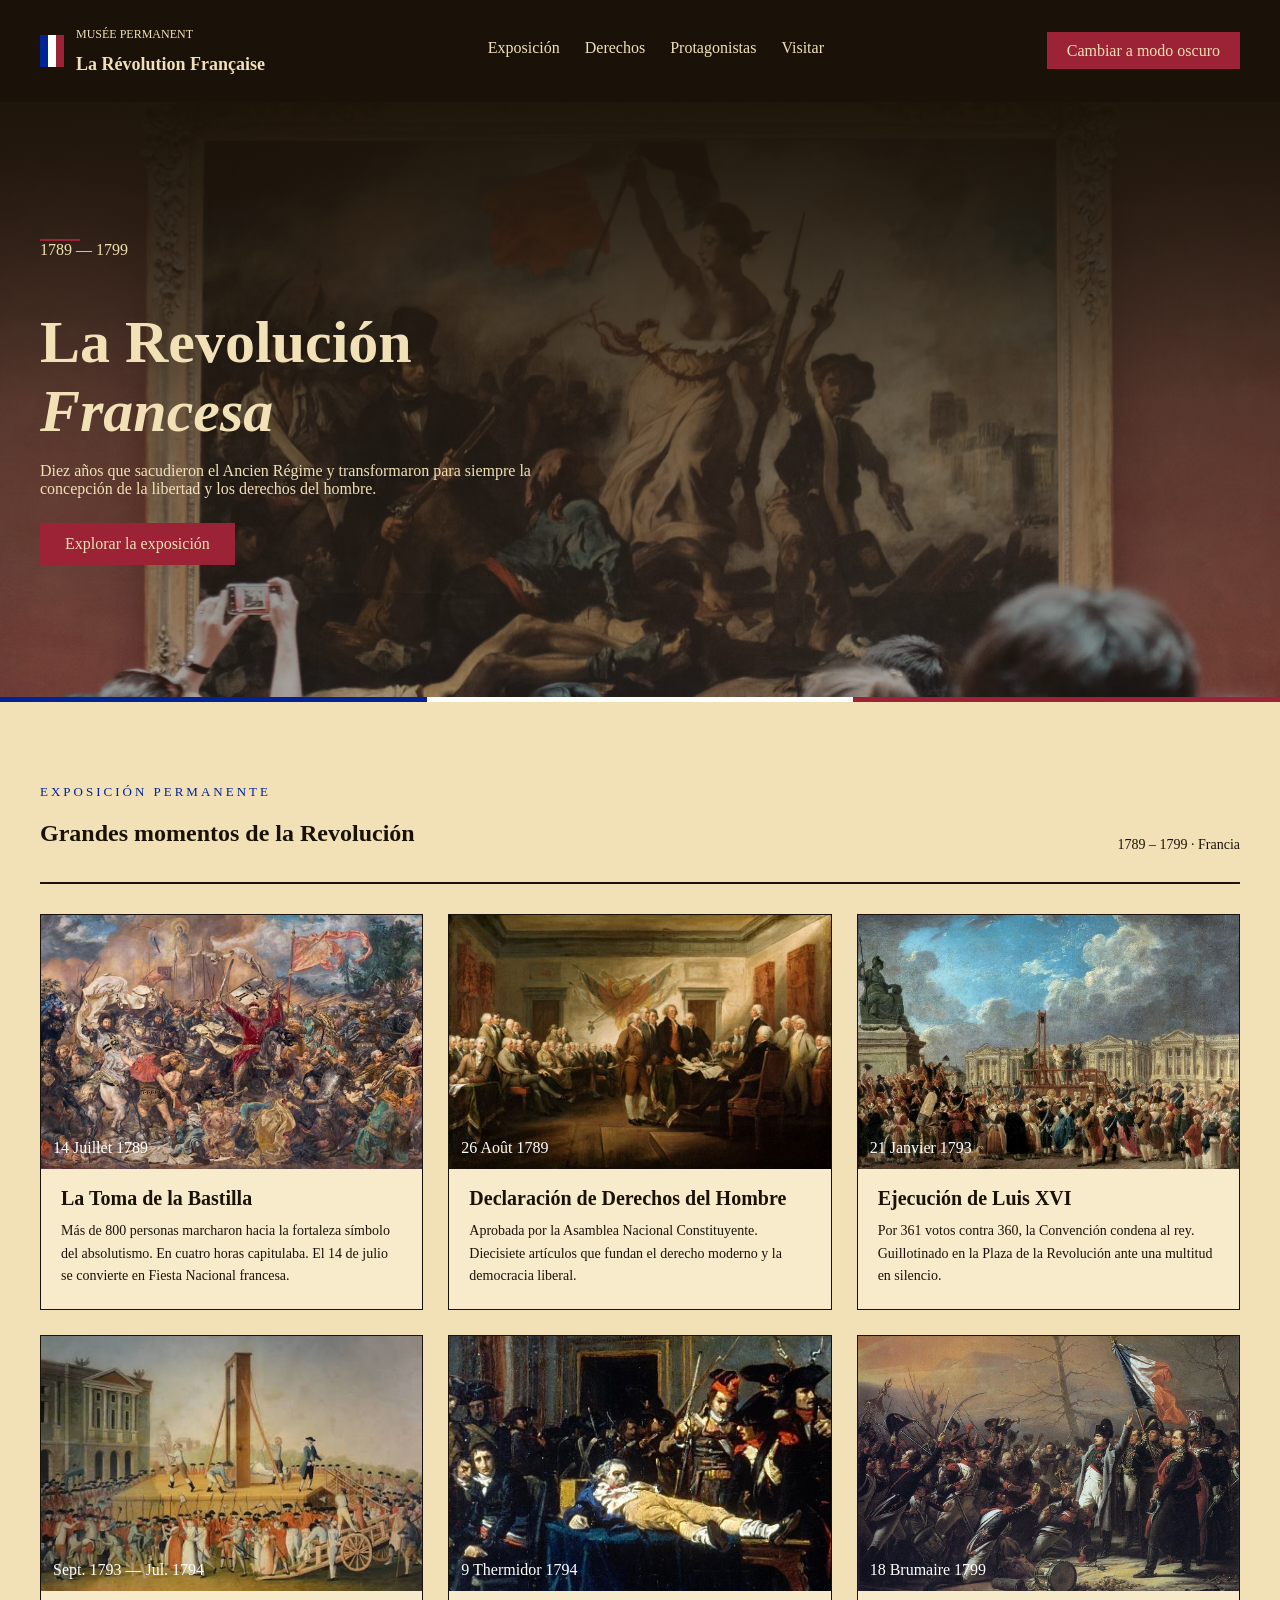
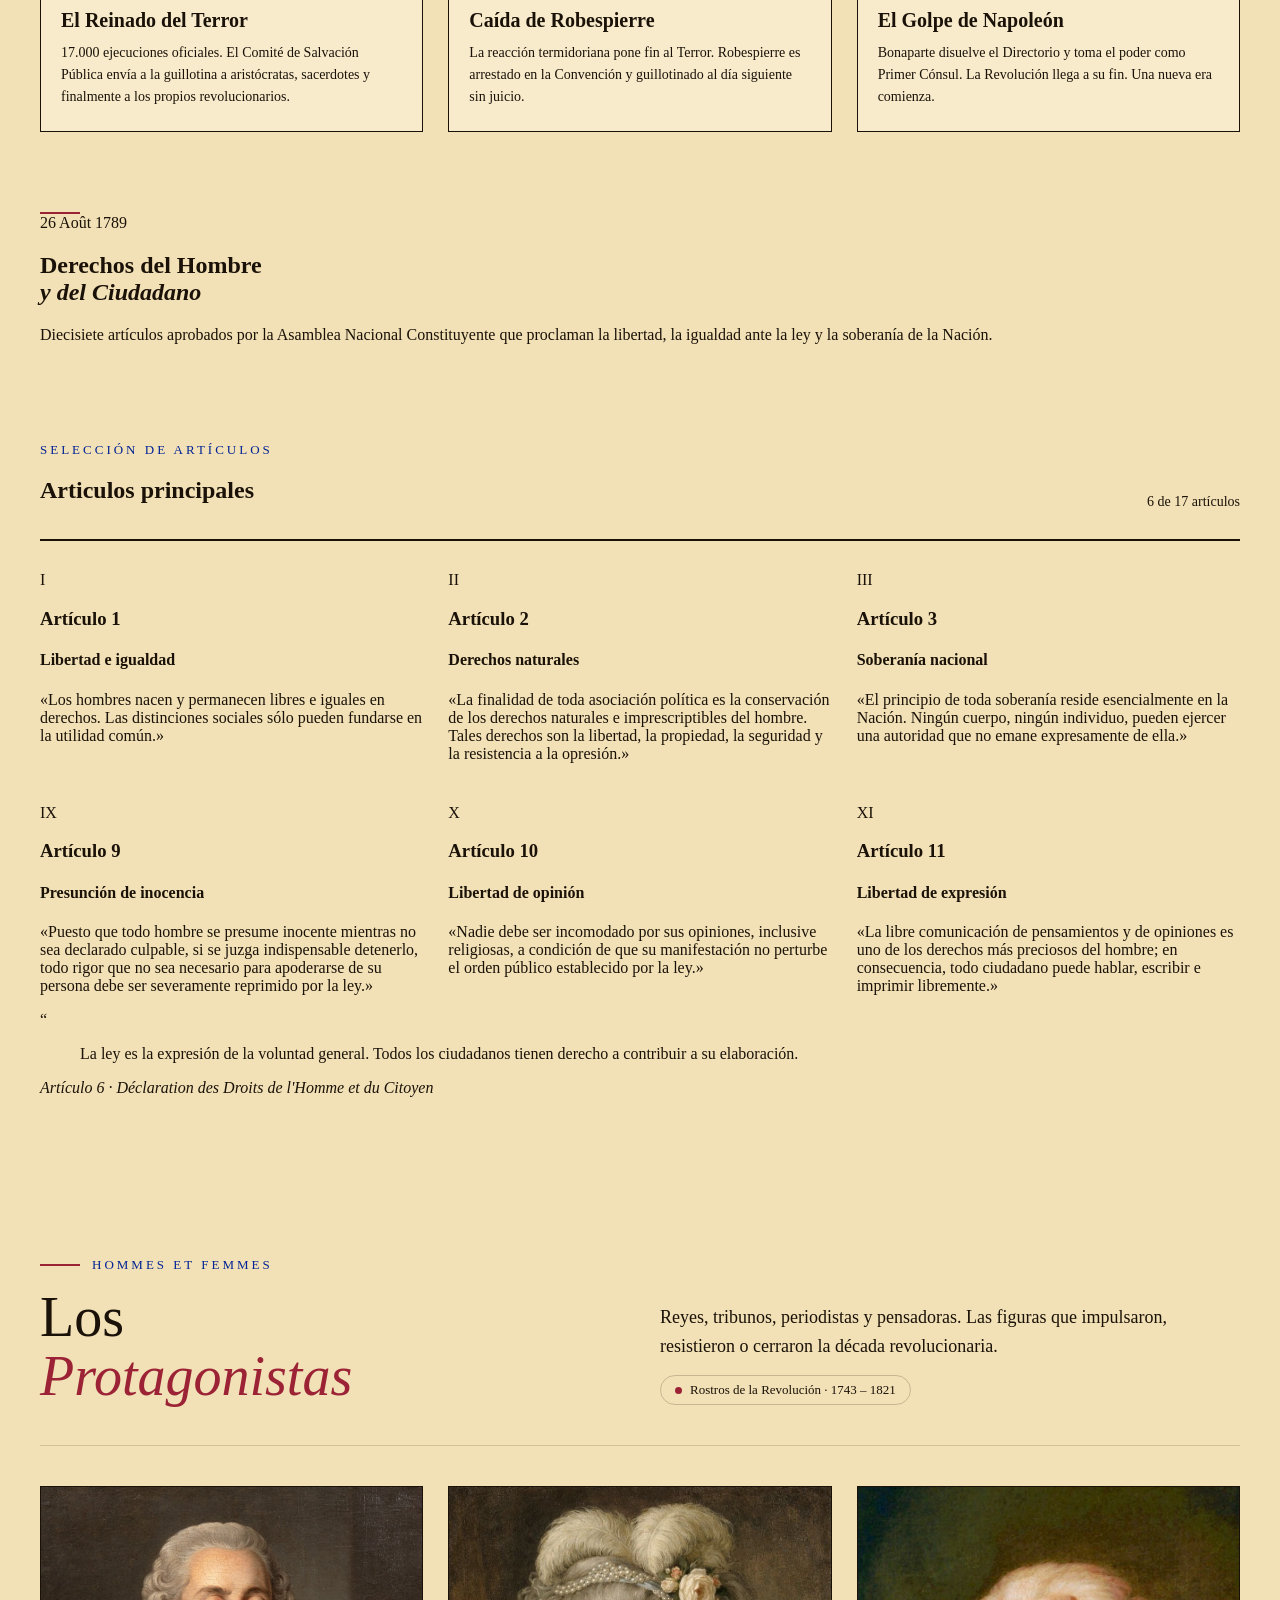
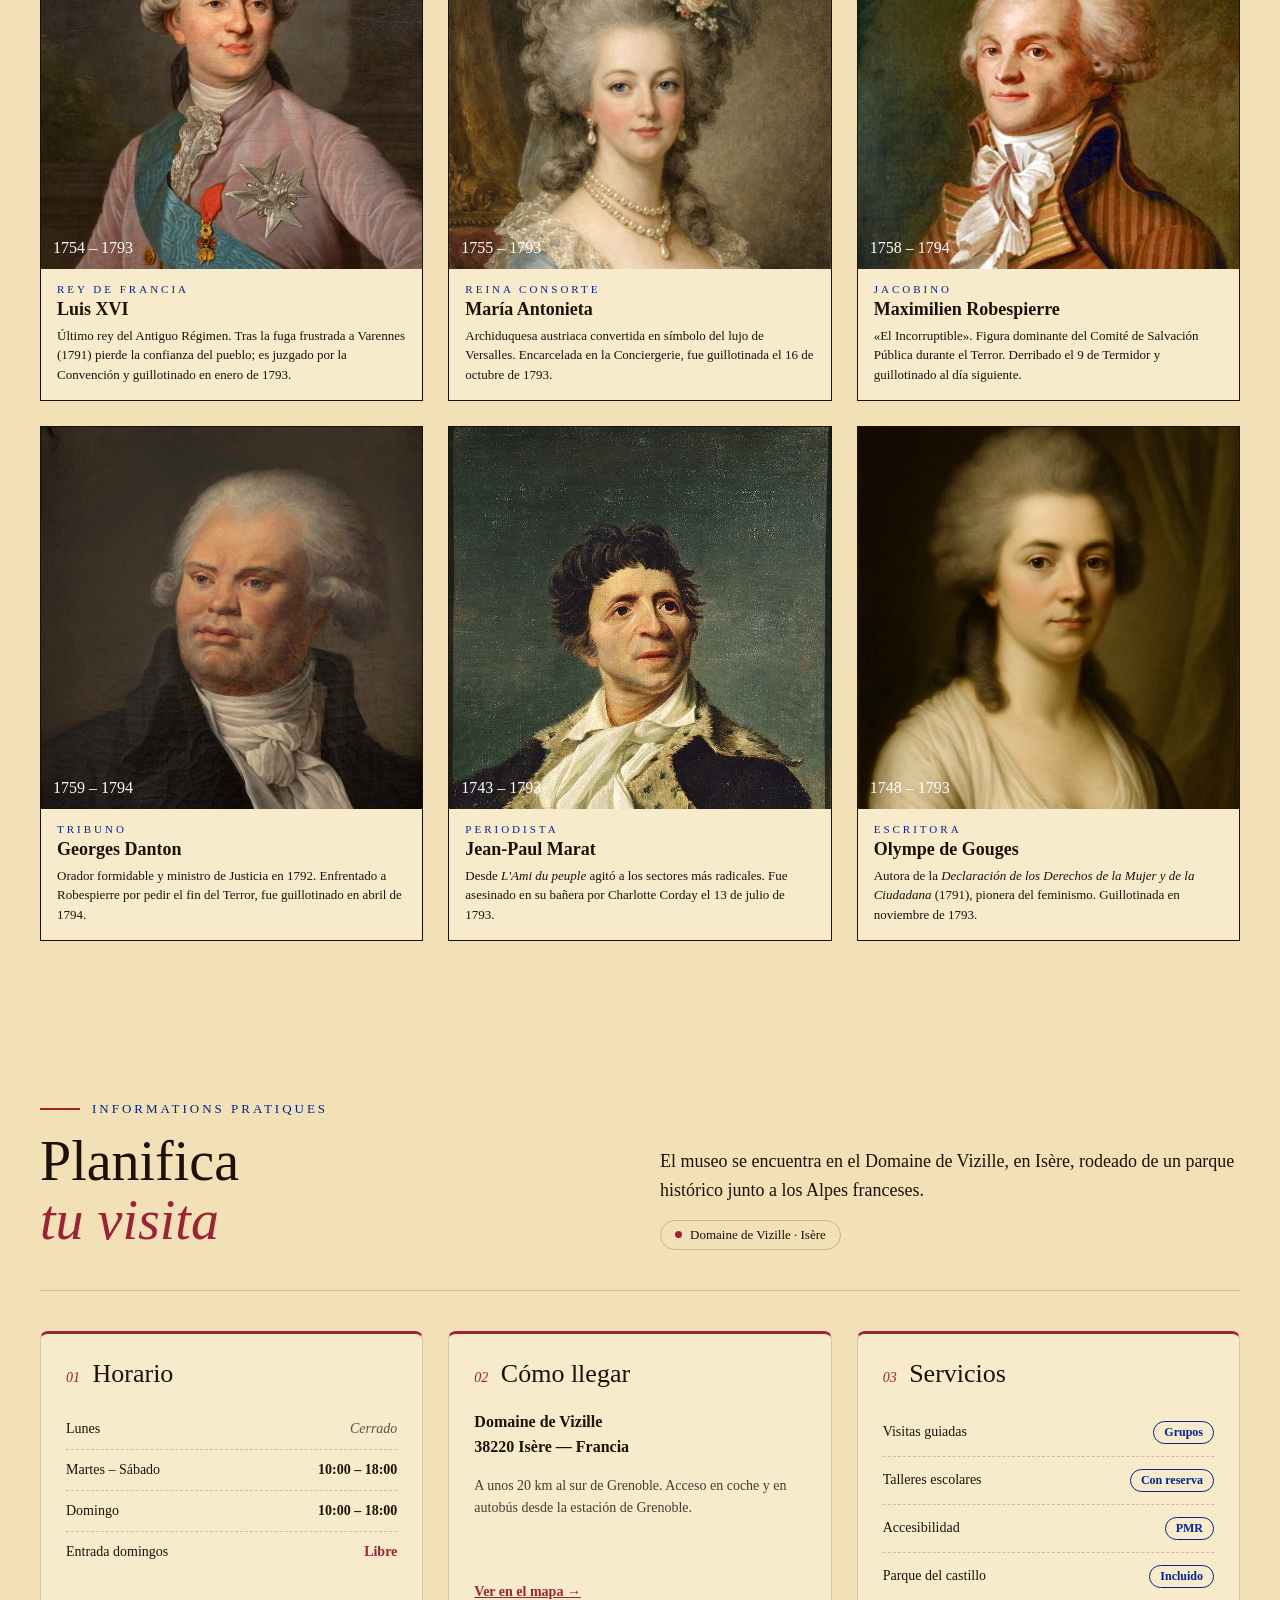
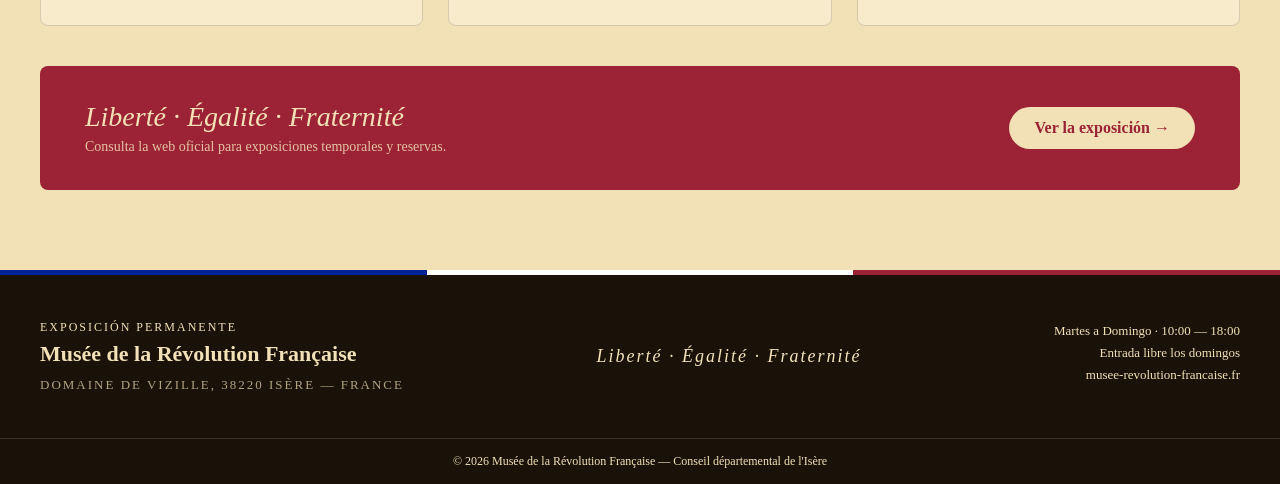
==== HTML/index.html @ a744d5b0 "Depuración de partes trabajadas por Neira" ====
<!DOCTYPE html>
<html lang="es">
<head>
  <meta charset="UTF-8" />
  <meta name="viewport" content="width=device-width, initial-scale=1.0" />
  <title>Musée de la Révolution Française</title>
  <link rel="stylesheet" href="/CSS/style.css">
  <link rel="stylesheet" href="/CSS/dark.css">
</head>
<body>
  <!-- HEADER -->
  <header>
    <div class="header-inner">
      <a href="#exposicion" class="logo" data-tab="exposicion">
        <div class="tricolor-bar">
          <span class="az"></span>
          <span class="bl"></span>
          <span class="ro"></span>
        </div>
        <div class="logo-text">
          <p>Musée Permanent</p>
          <h1 class="logo-title">La Révolution Française</h1>
        </div>
      </a>

      <nav class="tabs" role="tablist" aria-label="Secciones del museo">
        <a class="tab" role="tab" href="#exposicion"    id="tab-exposicion"    data-tab="exposicion"    aria-controls="exposicion"    aria-selected="true">Exposición</a>
        <a class="tab" role="tab" href="#derechos"      id="tab-derechos"      data-tab="derechos"      aria-controls="derechos"      aria-selected="false">Derechos</a>
        <a class="tab" role="tab" href="#protagonistas" id="tab-protagonistas" data-tab="protagonistas" aria-controls="protagonistas" aria-selected="false">Protagonistas</a>
        <a class="tab" role="tab" href="#visitar"       id="tab-visitar"       data-tab="visitar"       aria-controls="visitar"       aria-selected="false">Visitar</a>
      </nav>

      <div class="header-acciones">
        <input type="checkbox" id="modo-oscuro" class="toggle-input" aria-label="Modo oscuro">
        <label for="modo-oscuro" class="btn-tema"></label>
      </div>
    </div>
  </header>

  <main>

    <!-- PESTAÑA 1 · EXPOSICIÓN -->
    <section class="panel" id="exposicion" role="tabpanel" aria-labelledby="tab-exposicion">

      <div class="hero">
        <img class="hero-img"
          src="/Image/revolucionfrancesa.jpg"
          alt="La Liberté guidant le peuple — Delacroix, 1830. Louvre, París" />
        <div class="hero-overlay-h"></div>
        <div class="hero-overlay-v"></div>
        <!-- Franja tricolor que separa el hero de las tarjetas -->
        <div class="hero-tricolor"><span class="az"></span><span class="bl"></span><span class="ro"></span></div>
        <div class="hero-contenido">
          <div class="hero-text">
            <div class="eyebrow-line">
              <div class="rule"></div>
              <span >1789 — 1799</span>
            </div>
            <h2 class="hero-title">La Revolución<br><em>Francesa</em></h2>
            <p class="hero-desc">
              Diez años que sacudieron el Ancien Régime y transformaron para siempre la concepción de la libertad y los derechos del hombre.
            </p>
            <a href="#cards" class="btn-hero">Explorar la exposición</a>
          </div>
        </div>
      </div>

      <div class="grid-section" id="cards">
        <div class="container">
          <div class="grid-head">
            <div>
              <span class="eyebrow">Exposición permanente</span>
              <h2>Grandes momentos de la Revolución</h2>
            </div>
            <p class="meta">1789 – 1799 · Francia</p>
          </div>

          <div class="grid">

            <a class="card" href="#">
              <div class="card-img">
                <img src="/Image/GrandesMomentos.jpg" alt="Toma de la Bastilla" />
                <div class="card-fade"></div>
                <div class="card-tag"><span  style="color: white;">14 Juillet 1789</span></div>
              </div>
              <div class="card-body">
                <h3>La Toma de la Bastilla</h3>
                <p>Más de 800 personas marcharon hacia la fortaleza símbolo del absolutismo. En cuatro horas capitulaba. El 14 de julio se convierte en Fiesta Nacional francesa.</p>
              </div>
            </a>

            <a class="card" href="#derechos" data-tab="derechos">
              <div class="card-img">
                <img src="/Image/DerechosdelHombre.jpg" alt="Declaración de Derechos del Hombre" />
                <div class="card-fade"></div>
                <div class="card-tag"><span  style="color: white;">26 Août 1789</span></div>
              </div>
              <div class="card-body">
                <h3>Declaración de Derechos del Hombre</h3>
                <p>Aprobada por la Asamblea Nacional Constituyente. Diecisiete artículos que fundan el derecho moderno y la democracia liberal.</p>
              </div>
            </a>

            <a class="card" href="#">
              <div class="card-img">
                <img src="/Image/Ejecución.jpg" alt="Ejecución de Luis XVI" />
                <div class="card-fade"></div>
                <div class="card-tag"><span  style="color: white;">21 Janvier 1793</span></div>
              </div>
              <div class="card-body">
                <h3>Ejecución de Luis XVI</h3>
                <p>Por 361 votos contra 360, la Convención condena al rey. Guillotinado en la Plaza de la Revolución ante una multitud en silencio.</p>
              </div>
            </a>

            <a class="card" href="#">
              <div class="card-img">
                <img src="/Image/reino.jpg" alt="El Reinado del Terror" />
                <div class="card-fade"></div>
                <div class="card-tag"><span  style="color: white;">Sept. 1793 — Jul. 1794</span></div>
              </div>
              <div class="card-body">
                <h3>El Reinado del Terror</h3>
                <p>17.000 ejecuciones oficiales. El Comité de Salvación Pública envía a la guillotina a aristócratas, sacerdotes y finalmente a los propios revolucionarios.</p>
              </div>
            </a>

            <a class="card" href="#protagonistas" data-tab="protagonistas">
              <div class="card-img">
                <img src="/Image/CaídaRobespierre.JPG" alt="Caída de Robespierre" />
                <div class="card-fade"></div>
                <div class="card-tag"><span  style="color: white;">9 Thermidor 1794</span></div>
              </div>
              <div class="card-body">
                <h3>Caída de Robespierre</h3>
                <p>La reacción termidoriana pone fin al Terror. Robespierre es arrestado en la Convención y guillotinado al día siguiente sin juicio.</p>
              </div>
            </a>

            <a class="card" href="#">
              <div class="card-img">
                <img src="/Image/GolpeDeNapoleon.jpg" alt="El Golpe de Napoleón" />
                <div class="card-fade"></div>
                <div class="card-tag"><span  style="color: white;">18 Brumaire 1799</span></div>
              </div>
              <div class="card-body">
                <h3>El Golpe de Napoleón</h3>
                <p>Bonaparte disuelve el Directorio y toma el poder como Primer Cónsul. La Revolución llega a su fin. Una nueva era comienza.</p>
              </div>
            </a>

          </div>
        </div>
      </div>
    </section>


    <!-- PESTAÑA 2 · DERECHOS -->
    <section class="panel" id="derechos" role="tabpanel" aria-labelledby="tab-derechos">

      <div class="page-head" data-watermark="1789">
        <div class="hero-tricolor"><span class="bl"></span><span class="wh"></span><span class="rd"></span></div>
        <div class="container">
          <div class="eyebrow-line"><div class="rule"></div><span>26 Août 1789</span></div>
          <h2>Derechos del Hombre<br><em>y del Ciudadano</em></h2>
          <p>Diecisiete artículos aprobados por la Asamblea Nacional Constituyente que proclaman la libertad, la igualdad ante la ley y la soberanía de la Nación.</p>
        </div>
      </div>

      <div class="grid-section">
        <div class="container">
          <div class="grid-head">
            <div>
              <span class="eyebrow">Selección de artículos</span>
              <h2>Articulos principales</h2>
            </div>
            <p class="meta">6 de 17 artículos</p>
          </div>

          <div class="grid">
            <article class="article">
              <span class="article-num">I</span>
              <h3>Artículo 1</h3>
              <h4>Libertad e igualdad</h4>
              <p>«Los hombres nacen y permanecen libres e iguales en derechos. Las distinciones sociales sólo pueden fundarse en la utilidad común.»</p>
            </article>

            <article class="article">
              <span class="article-num">II</span>
              <h3>Artículo 2</h3>
              <h4>Derechos naturales</h4>
              <p>«La finalidad de toda asociación política es la conservación de los derechos naturales e imprescriptibles del hombre. Tales derechos son la libertad, la propiedad, la seguridad y la resistencia a la opresión.»</p>
            </article>

            <article class="article">
              <span class="article-num">III</span>
              <h3>Artículo 3</h3>
              <h4>Soberanía nacional</h4>
              <p>«El principio de toda soberanía reside esencialmente en la Nación. Ningún cuerpo, ningún individuo, pueden ejercer una autoridad que no emane expresamente de ella.»</p>
            </article>

            <article class="article">
              <span class="article-num">IX</span>
              <h3>Artículo 9</h3>
              <h4>Presunción de inocencia</h4>
              <p>«Puesto que todo hombre se presume inocente mientras no sea declarado culpable, si se juzga indispensable detenerlo, todo rigor que no sea necesario para apoderarse de su persona debe ser severamente reprimido por la ley.»</p>
            </article>

            <article class="article">
              <span class="article-num">X</span>
              <h3>Artículo 10</h3>
              <h4>Libertad de opinión</h4>
              <p>«Nadie debe ser incomodado por sus opiniones, inclusive religiosas, a condición de que su manifestación no perturbe el orden público establecido por la ley.»</p>
            </article>

            <article class="article">
              <span class="article-num">XI</span>
              <h3>Artículo 11</h3>
              <h4>Libertad de expresión</h4>
              <p>«La libre comunicación de pensamientos y de opiniones es uno de los derechos más preciosos del hombre; en consecuencia, todo ciudadano puede hablar, escribir e imprimir libremente.»</p>
            </article>
          </div>

          <div class="quote">
            <span class="quote-mark">“</span>
            <div>
              <blockquote>La ley es la expresión de la voluntad general. Todos los ciudadanos tienen derecho a contribuir a su elaboración.</blockquote>
              <cite>Artículo 6 · Déclaration des Droits de l'Homme et du Citoyen</cite>
            </div>
          </div>
        </div>
      </div>
    </section>


    <!-- PESTAÑA 3 · PROTAGONISTAS -->
    <section class="panel" id="protagonistas" role="tabpanel" aria-labelledby="tab-protagonistas">
      <div class="grid-section">
        <div class="container">

          <!-- Cabecera: título | descripción (mismo diseño que "Planifica tu visita") -->
          <div class="section-head">
            <div>
              <div class="eyebrow-line"><div class="rule"></div><span class="eyebrow">Hommes et femmes</span></div>
              <h2 class="section-title">Los<br><em>Protagonistas</em></h2>
            </div>
            <div>
              <p class="section-desc">Reyes, tribunos, periodistas y pensadoras. Las figuras que impulsaron, resistieron o cerraron la década revolucionaria.</p>
              <span class="chip">Rostros de la Revolución · 1743 – 1821</span>
            </div>
          </div>

          <div class="grid">
            <!-- Tarjetas de protagonistas: misma estructura que "Grandes momentos" + clase card-retrato -->
            <article class="card card-retrato">
              <div class="card-img">
                <img src="/Image/LuisXVI.jpg" alt="Retrato de Luis XVI" />
                <div class="card-tag"><span>1754 – 1793</span></div>
              </div>
              <div class="card-body">
                <span class="eyebrow">Rey de Francia</span>
                <h3>Luis XVI</h3>
                <p>Último rey del Antiguo Régimen. Tras la fuga frustrada a Varennes (1791) pierde la confianza del pueblo; es juzgado por la Convención y guillotinado en enero de 1793.</p>
              </div>
            </article>

            <article class="card card-retrato">
              <div class="card-img">
                <img src="/Image/MariaAntonieta.jpg" alt="Retrato de María Antonieta" />
                <div class="card-tag"><span>1755 – 1793</span></div>
              </div>
              <div class="card-body">
                <span class="eyebrow">Reina consorte</span>
                <h3>María Antonieta</h3>
                <p>Archiduquesa austriaca convertida en símbolo del lujo de Versalles. Encarcelada en la Conciergerie, fue guillotinada el 16 de octubre de 1793.</p>
              </div>
            </article>

            <article class="card card-retrato">
              <div class="card-img">
                <img src="/Image/Robespierre.jpg" alt="Retrato de Maximilien Robespierre" />
                <div class="card-tag"><span>1758 – 1794</span></div>
              </div>
              <div class="card-body">
                <span class="eyebrow">Jacobino</span>
                <h3>Maximilien Robespierre</h3>
                <p>«El Incorruptible». Figura dominante del Comité de Salvación Pública durante el Terror. Derribado el 9 de Termidor y guillotinado al día siguiente.</p>
              </div>
            </article>

            <article class="card card-retrato">
              <div class="card-img">
                <img src="/Image/Danton.jpg" alt="Retrato de Georges Danton" />
                <div class="card-tag"><span>1759 – 1794</span></div>
              </div>
              <div class="card-body">
                <span class="eyebrow">Tribuno</span>
                <h3>Georges Danton</h3>
                <p>Orador formidable y ministro de Justicia en 1792. Enfrentado a Robespierre por pedir el fin del Terror, fue guillotinado en abril de 1794.</p>
              </div>
            </article>

            <article class="card card-retrato">
              <div class="card-img">
                <img src="/Image/Jean-Paul.jpg" alt="Retrato de Jean-Paul Marat" />
                <div class="card-tag"><span>1743 – 1793</span></div>
              </div>
              <div class="card-body">
                <span class="eyebrow">Periodista</span>
                <h3>Jean-Paul Marat</h3>
                <p>Desde <em>L'Ami du peuple</em> agitó a los sectores más radicales. Fue asesinado en su bañera por Charlotte Corday el 13 de julio de 1793.</p>
              </div>
            </article>

            <article class="card card-retrato">
              <div class="card-img">
                <img src="/Image/OlympeDeGouges.jpg" alt="Retrato de Olympe de Gouges" />
                <div class="card-tag"><span>1748 – 1793</span></div>
              </div>
              <div class="card-body">
                <span class="eyebrow">Escritora</span>
                <h3>Olympe de Gouges</h3>
                <p>Autora de la <em>Declaración de los Derechos de la Mujer y de la Ciudadana</em> (1791), pionera del feminismo. Guillotinada en noviembre de 1793.</p>
              </div>
            </article>
          </div>
        </div>
      </div>
    </section>


    <!-- PESTAÑA 4 · VISITAR -->
    <section class="panel" id="visitar" role="tabpanel" aria-labelledby="tab-visitar">
      <div class="grid-section">
        <div class="container">

          <!-- GRID 1 · Cabecera: título | descripción -->
          <div class="section-head">
            <div>
              <div class="eyebrow-line"><div class="rule"></div><span class="eyebrow">Informations pratiques</span></div>
              <h2 class="section-title">Planifica<br><em>tu visita</em></h2>
            </div>
            <div>
              <p class="section-desc">El museo se encuentra en el Domaine de Vizille, en Isère, rodeado de un parque histórico junto a los Alpes franceses.</p>
              <span class="chip">Domaine de Vizille · Isère</span>
            </div>
          </div>

          <!-- GRID 2 · Tres tarjetas de información -->
          <div class="grid visit-grid">
            <article class="info">
              <h3><span class="info-num">01</span> Horario</h3>
              <ul class="info-list">
                <li><span>Lunes</span><em>Cerrado</em></li>
                <li><span>Martes – Sábado</span><strong>10:00 – 18:00</strong></li>
                <li><span>Domingo</span><strong>10:00 – 18:00</strong></li>
                <li><span>Entrada domingos</span><strong class="destacado">Libre</strong></li>
              </ul>
            </article>

            <article class="info">
              <h3><span class="info-num">02</span> Cómo llegar</h3>
              <p class="info-dir">Domaine de Vizille<br>38220 Isère — Francia</p>
              <p class="info-text">A unos 20 km al sur de Grenoble. Acceso en coche y en autobús desde la estación de Grenoble.</p>
              <a class="info-link" href="https://www.google.com/maps/search/Domaine+de+Vizille" target="_blank" rel="noopener">Ver en el mapa →</a>
            </article>

            <article class="info">
              <h3><span class="info-num">03</span> Servicios</h3>
              <ul class="info-list">
                <li><span>Visitas guiadas</span><span class="badge">Grupos</span></li>
                <li><span>Talleres escolares</span><span class="badge">Con reserva</span></li>
                <li><span>Accesibilidad</span><span class="badge">PMR</span></li>
                <li><span>Parque del castillo</span><span class="badge">Incluido</span></li>
              </ul>
            </article>
          </div>

          <!-- GRID 3 · Llamada a la acción: texto | botón -->
          <div class="visit-cta">
            <div>
              <h3>Liberté · Égalité · Fraternité</h3>
              <p>Consulta la web oficial para exposiciones temporales y reservas.</p>
            </div>
            <a href="#exposicion" class="btn-cta" data-tab="exposicion">Ver la exposición →</a>
          </div>

        </div>
      </div>
    </section>

  </main>

  <!-- FOOTER -->
  <footer>
    <div class="footer-strip">
      <span class="az"></span><span class="bl"></span><span class="ro"></span>
    </div>
    <div class="footer-main">
      <div class="footer-brand">
        <p>Exposición Permanente</p>
        <h3>Musée de la Révolution Française</h3>
        <p class="addr">Domaine de Vizille, 38220 Isère — France</p>
      </div>
      <p class="footer-motto">Liberté · Égalité · Fraternité</p>
      <div class="footer-info">
        <p>Martes a Domingo · 10:00 — 18:00</p>
        <p>Entrada libre los domingos</p>
        <p class="site">musee-revolution-francaise.fr</p>
      </div>
    </div>
    <div class="footer-copy">
      <p>© 2026 Musée de la Révolution Française — Conseil départemental de l'Isère</p>
    </div>
  </footer>


</body>
</html>
---- CSS/style.css ----
/*
  --Fondogeneral: #F2E0B6;   fondo general, tono de papel antiguo 
  --TexCabPie:       #1A1208;   texto, cabecera y pie de página 
  --botones_etiquetas_nArt:     #9B2335;   botones, etiquetas y números de artículo 
  --enlaces:   #002395;   eyebrows, enlaces y franja azul de la tricolor */


  /*header*/
header {
  background-color: #1A1208;
  color: #F2E0B6;

  position: sticky;  
  top: 0;
  z-index: 10;
}

.header-inner {
  max-width: 1200px;
  margin: 0 auto;                       
  padding: 15px 30px;
  display: flex;
  align-items: center;
  justify-content: space-between;
}

.logo {
  display: flex;
  align-items: center;
  gap: 12px;
  color: #F2E0B6 ;
  text-decoration: none;               
}

.tricolor-bar { 
    display: flex; 
}
.tricolor-bar span {
    width: 8px; height: 32px; 
}
.az { 
    background-color: #002395; 
}    
.bl { 
    background-color: white; 
}            
.ro { 
    background-color: #9B2335; 
}  


.logo-text p { 
    font-size: 12px; 
    text-transform: uppercase; 
}
.logo-title { 
    font-size: 18px; 
}

.tabs { display: flex; gap: 25px; }


.tab {
  color: #F2E0B6 ;
  text-decoration: none;
  padding-bottom: 4px;
  border-bottom: 2px solid transparent;
}

.tab:hover {
  border-bottom-color: currentColor;
}

body {
  margin: 0;   
  background-color: #F2E0B6;     
  color: #1A1208;        
}

/*Hero*/
.hero {
  position: relative;
  height: 600px;
  min-height: 450px;
  overflow: hidden;
  color: #F2E0B6;
}

.hero-img {
  position: absolute;
  top: 0;
  left: 0;
  width: 100%;
  height: 100%;
  object-fit: cover;           
}
.hero-overlay-h {             
  position: absolute;
  top: 0;
  left: 0;
  width: 100%;
  height: 100%;
  background: linear-gradient( rgba(26, 18, 8, 0.9), rgba(26, 18, 8, 0.2));
}
.hero-overlay-v {            
  position: absolute;
  top: 0;
  left: 0;
  width: 100%;
  height: 100%;
  background: linear-gradient( rgba(26, 18, 8, 0.7), transparent 50%);
}

/*Franja tricolor en el borde inferior del hero*/
/*Separando el hero del body*/
.hero .hero-tricolor {
  position: absolute;
  left: 0;
  bottom: 0;
  width: 100%;
  display: flex;
}
.hero .hero-tricolor span {
  flex: 1;
  height: 5px;
}

.hero-contenido {
  position: relative;          
  height: 100%;
  max-width: 1200px;
  margin: 0 auto;
  padding: 0 30px;
  display: flex;
  align-items: center;        
}

.hero-text { 
    max-width: 550px; }

.rule {                        
  width: 40px;
  height: 2px;
  background-color:#9B2335;
}

.hero-title {
  font-size: 60px;
  margin-bottom: 15px;
}

.hero-desc { 
    margin-bottom: 25px; 
}

.btn-hero {
  display: inline-block;
  background-color:#9B2335;
  color: #F2E0B6;
  text-decoration: none;
  padding: 12px 25px;
}
/*Grid de tarjetas*/

.card-body {
  padding: 18px 20px 22px;
  flex: 1;
}

.card-body h3 {
  margin: 0 0 10px;
  font-size: 20px;
}

.card-body p {
  margin: 0;
  font-size: 14px;
  line-height: 1.6;
}
.grid-section { 
  padding: 80px 0; 
}

.container {
  max-width: 1200px;
  margin: 0 auto;
  padding: 0 30px;

}

.grid-head {
  display: flex;
  justify-content: space-between;
  align-items: flex-end;
  margin-bottom: 30px;
  padding-bottom: 15px;
  border-bottom: 2px solid currentColor;   /*toma el color del texto: cambia solo en modo oscuro*/
}
.eyebrow {
  color: #002395;               
  text-transform: uppercase;
  letter-spacing: 3px;
  font-size: 13px;
}

.meta {
    font-size: 14px;
}

/*Rejilla de 3 columnas: Grandes momentos, Protagonistas y Visitar*/
.grid {
  display: grid;
  grid-template-columns: repeat(3, 1fr);
  gap: 25px;
}

/*Fondo de las tarjetas de los tres grids: pergamino algo más claro que el fondo #F2E0B6*/
.card,
.info {
  background-color: #F8EBCC;
}

.card {
  display: flex;
  flex-direction: column;
  color: inherit;   /*el texto toma el color del body, también en modo oscuro*/
  text-decoration: none;
  border: 1px solid #1A1208;
  transition: transform .2s;
}

.card:hover {
  transform: translateY(-4px);
}
/*Contenedor de imagen de la tarjeta*/
.card-img {                 
  position: relative;       
  overflow: hidden;         
  aspect-ratio: 3 / 2;      
}    
.card-img img {
  width: 100%;
  height: 100%;
  object-fit: cover;
  display: block;
  transition: transform .4s;
}
.card:hover .card-img img { transform: scale(1.05); }

/*Fecha sobre la imagen: se ancla a .card-img (position: relative)*/
/*Blanco en modo claro; en modo oscuro lo cambia dark.css*/
.card-tag {
  position: absolute;
  left: 12px;
  bottom: 12px;
  color: white;
}

/*Tarjetas de retrato (galería de protagonistas)*/
/*Reutilizan .card y solo ajustan tamaños: foto cuadrada y texto más compacto*/
.card-retrato .card-img {
  aspect-ratio: 1 / 1;
}
.card-retrato .card-img img {
  object-position: top;
}
.card-retrato .eyebrow {
  display: block;
  margin-bottom: 4px;
  font-size: 11px;
}
.card-retrato .card-body {
  padding: 14px 16px 16px;
}
.card-retrato .card-body h3 {
  margin-bottom: 6px;
  font-size: 18px;
}
.card-retrato .card-body p {
  font-size: 13px;
  line-height: 1.5;
}
/*Cabecera de sección: título | descripción (2 columnas iguales)*/
/*Compartida por Protagonistas y Visitar*/
.section-head {
  display: grid;
  grid-template-columns: 1fr 1fr;
  gap: 40px;
  align-items: end;
  padding-bottom: 40px;
  margin-bottom: 40px;
  border-bottom: 1px solid rgba(26, 18, 8, 0.15);
}
.section-head .eyebrow-line {
  display: flex;
  align-items: center;
  gap: 12px;
}
.section-title {
  margin: 15px 0 0;
  font-size: 56px;
  font-weight: normal;
  line-height: 1.05;
}
.section-desc {
  margin: 0 0 15px;
  font-size: 18px;
  line-height: 1.6;
}

/*Etiqueta redonda con un punto rojo delante*/
.chip {
  display: inline-flex;
  align-items: center;
  gap: 8px;
  padding: 6px 14px;
  border: 1px solid rgba(26, 18, 8, 0.2);
  border-radius: 999px;
  font-size: 13px;
}
.chip::before {
  content: "";
  width: 7px;
  height: 7px;
  border-radius: 50%;
  background-color: #9B2335;
}

/*Acentos rojos de la cabecera y de Visitar (un solo color para todos)*/
.section-title em,
.info-num,
.destacado,
.info-link {
  color: #9B2335;
}

/*Pestaña Visitar*/
/*Tres tarjetas de información: reutiliza .grid y solo añade el margen inferior*/
.visit-grid {
  margin-bottom: 40px;
}
.info {
  display: flex;
  flex-direction: column;
  padding: 25px;
  border: 1px solid rgba(26, 18, 8, 0.15);
  border-top: 3px solid #9B2335;
  border-radius: 8px;
}
.info h3 {
  margin: 0 0 20px;
  font-size: 26px;
  font-weight: normal;
}
.info-num {
  margin-right: 6px;
  font-size: 14px;
  font-style: italic;
}

/*Filas de las listas: texto a la izquierda, valor a la derecha*/
.info-list {
  list-style: none;
  margin: 0;
  padding: 0;
}
.info-list li {
  display: flex;
  justify-content: space-between;
  align-items: center;
  gap: 15px;
  padding: 12px 0;
  font-size: 14px;
  border-bottom: 1px dashed rgba(26, 18, 8, 0.2);
}
.info-list li:last-child {
  border-bottom: none;
}
.info-list em {
  opacity: 0.7;
}
.badge {
  padding: 3px 10px;
  border: 1px solid #002395;
  border-radius: 999px;
  color: #002395;
  font-size: 12px;
  font-weight: bold;
}

/*Tarjeta "Cómo llegar"*/
.info-dir {
  margin: 0 0 15px;
  font-weight: bold;
  line-height: 1.6;
}
.info-text {
  margin: 0 0 20px;
  font-size: 14px;
  line-height: 1.6;
  opacity: 0.8;
}
.info-link {
  align-self: flex-start;
  margin-top: auto;
  font-size: 14px;
  font-weight: bold;
}

/*Llamada a la acción: texto | botón (1fr auto)*/
.visit-cta {
  display: grid;
  grid-template-columns: 1fr auto;
  align-items: center;
  gap: 30px;
  padding: 35px 45px;
  background-color: #9B2335;
  color: #F2E0B6;
  border-radius: 8px;
}
.visit-cta h3 {
  margin: 0 0 6px;
  font-size: 28px;
  font-style: italic;
  font-weight: normal;
}
.visit-cta p {
  margin: 0;
  font-size: 14px;
  opacity: 0.85;
}
.btn-cta {
  padding: 12px 25px;
  background-color: #F2E0B6;
  color: #9B2335;
  text-decoration: none;
  font-weight: bold;
  border-radius: 999px;
}

/*Móvil: todas las rejillas pasan a una sola columna*/
@media (max-width: 768px) {
  .section-head,
  .grid,
  .visit-cta {
    grid-template-columns: 1fr;
  }
  .section-title {
    font-size: 42px;
  }
  .visit-cta {
    padding: 30px 25px;
  }
}

/*Footer*/
footer {
  background-color: #1A1208;
  color: #F2E0B6;
}

/*Franja tricolor superior del footer*/
.footer-strip {
  display: flex;
}
.footer-strip span {
  flex: 1;
  height: 5px;
}

/*3 columnas: marca | lema | información (mismo patrón que .header-inner)*/
.footer-main {
  max-width: 1200px;
  margin: 0 auto;
  padding: 45px 30px;
  display: flex;
  align-items: center;
  justify-content: space-between;
  gap: 30px;
}

.footer-brand p {
  margin: 0;
  font-size: 12px;
  text-transform: uppercase;
  letter-spacing: 2px;
}
.footer-brand h3 {
  margin: 6px 0 10px;
  font-size: 22px;
}
.footer-brand .addr {
  font-size: 13px;
  opacity: 0.7;
}

.footer-motto {
  margin: 0;
  font-size: 18px;
  font-style: italic;
  letter-spacing: 2px;
}

.footer-info {
  text-align: right;
  font-size: 13px;
}
.footer-info p {
  margin: 0 0 6px;
}

.footer-copy {
  border-top: 1px solid rgba(242, 224, 182, 0.15);
  padding: 15px 30px;
  text-align: center;
  font-size: 12px;
}
.footer-copy p {
  margin: 0;
}

/*Botón de cambio de tema (sin JS)*/
/*El checkbox guarda el estado y queda invisible; el label es el botón que se ve*/
.toggle-input {
  position: absolute;
  opacity: 0;
  pointer-events: none;
}

.btn-tema {
  background-color: #9B2335;
  color: #F2E0B6;
  padding: 10px 20px;
  cursor: pointer;
  user-select: none;
}

.btn-tema:hover {
  background-color: #7E1C2B;
}

/*Contorno al llegar con Tab: + selecciona el label que va justo después del input*/
.toggle-input:focus-visible + .btn-tema {
  outline: 2px solid #6C86E8;
  outline-offset: 2px;
}

.btn-tema::after {
  content: "Cambiar a modo oscuro";
}
---- CSS/dark.css ----
/*
   MODO OSCURO · Musée de la Révolution Française
   Se carga después de style.css: solo sobrescribe colores.
   La maquetación (tamaños, posiciones, márgenes) está en style.css.
   Cada regla lleva body:has(#modo-oscuro:checked): solo se aplica con el botón activado.
   Lo que en style.css usa currentColor o inherit cambia solo y no necesita regla aquí.
*/


/* Base */

body:has(#modo-oscuro:checked) {
  background-color: #1A1208;
  color: #F2E0B6;
}

body:has(#modo-oscuro:checked) .eyebrow {
  color: #6C86E8;
}


/* Tarjetas de los tres grids (Grandes momentos, Protagonistas y Visitar) */

body:has(#modo-oscuro:checked) .card,
body:has(#modo-oscuro:checked) .info {
  background-color: #2A1E10;
}

body:has(#modo-oscuro:checked) .card {
  border-color: rgba(242, 224, 182, 0.25);
}

/* Fecha de las tarjetas: crema en vez del blanco de modo claro */
body:has(#modo-oscuro:checked) .card-tag {
  color: #F2E0B6;
}


/* Cabecera de sección (Protagonistas y Visitar) y pestaña Visitar */
/* #E0647A: rojo aclarado, porque #9B2335 apenas se lee sobre fondo oscuro */

body:has(#modo-oscuro:checked) .section-title em,
body:has(#modo-oscuro:checked) .info-num,
body:has(#modo-oscuro:checked) .destacado,
body:has(#modo-oscuro:checked) .info-link {
  color: #E0647A;
}

body:has(#modo-oscuro:checked) .section-head,
body:has(#modo-oscuro:checked) .info-list li {
  border-bottom-color: rgba(242, 224, 182, 0.12);
}

body:has(#modo-oscuro:checked) .chip {
  border-color: rgba(242, 224, 182, 0.2);
}

body:has(#modo-oscuro:checked) .chip::before {
  background-color: #E0647A;
}

body:has(#modo-oscuro:checked) .info {
  border-color: rgba(242, 224, 182, 0.12);
  border-top-color: #E0647A;
}

body:has(#modo-oscuro:checked) .badge {
  border-color: #6C86E8;
  color: #6C86E8;
}

body:has(#modo-oscuro:checked) .visit-cta {
  background-color: #5C1424;
}

body:has(#modo-oscuro:checked) .btn-cta {
  color: #5C1424;
}


/* Botón de cambio de tema */

body:has(#modo-oscuro:checked) .btn-tema::after {
  content: "Cambiar a modo claro";
}
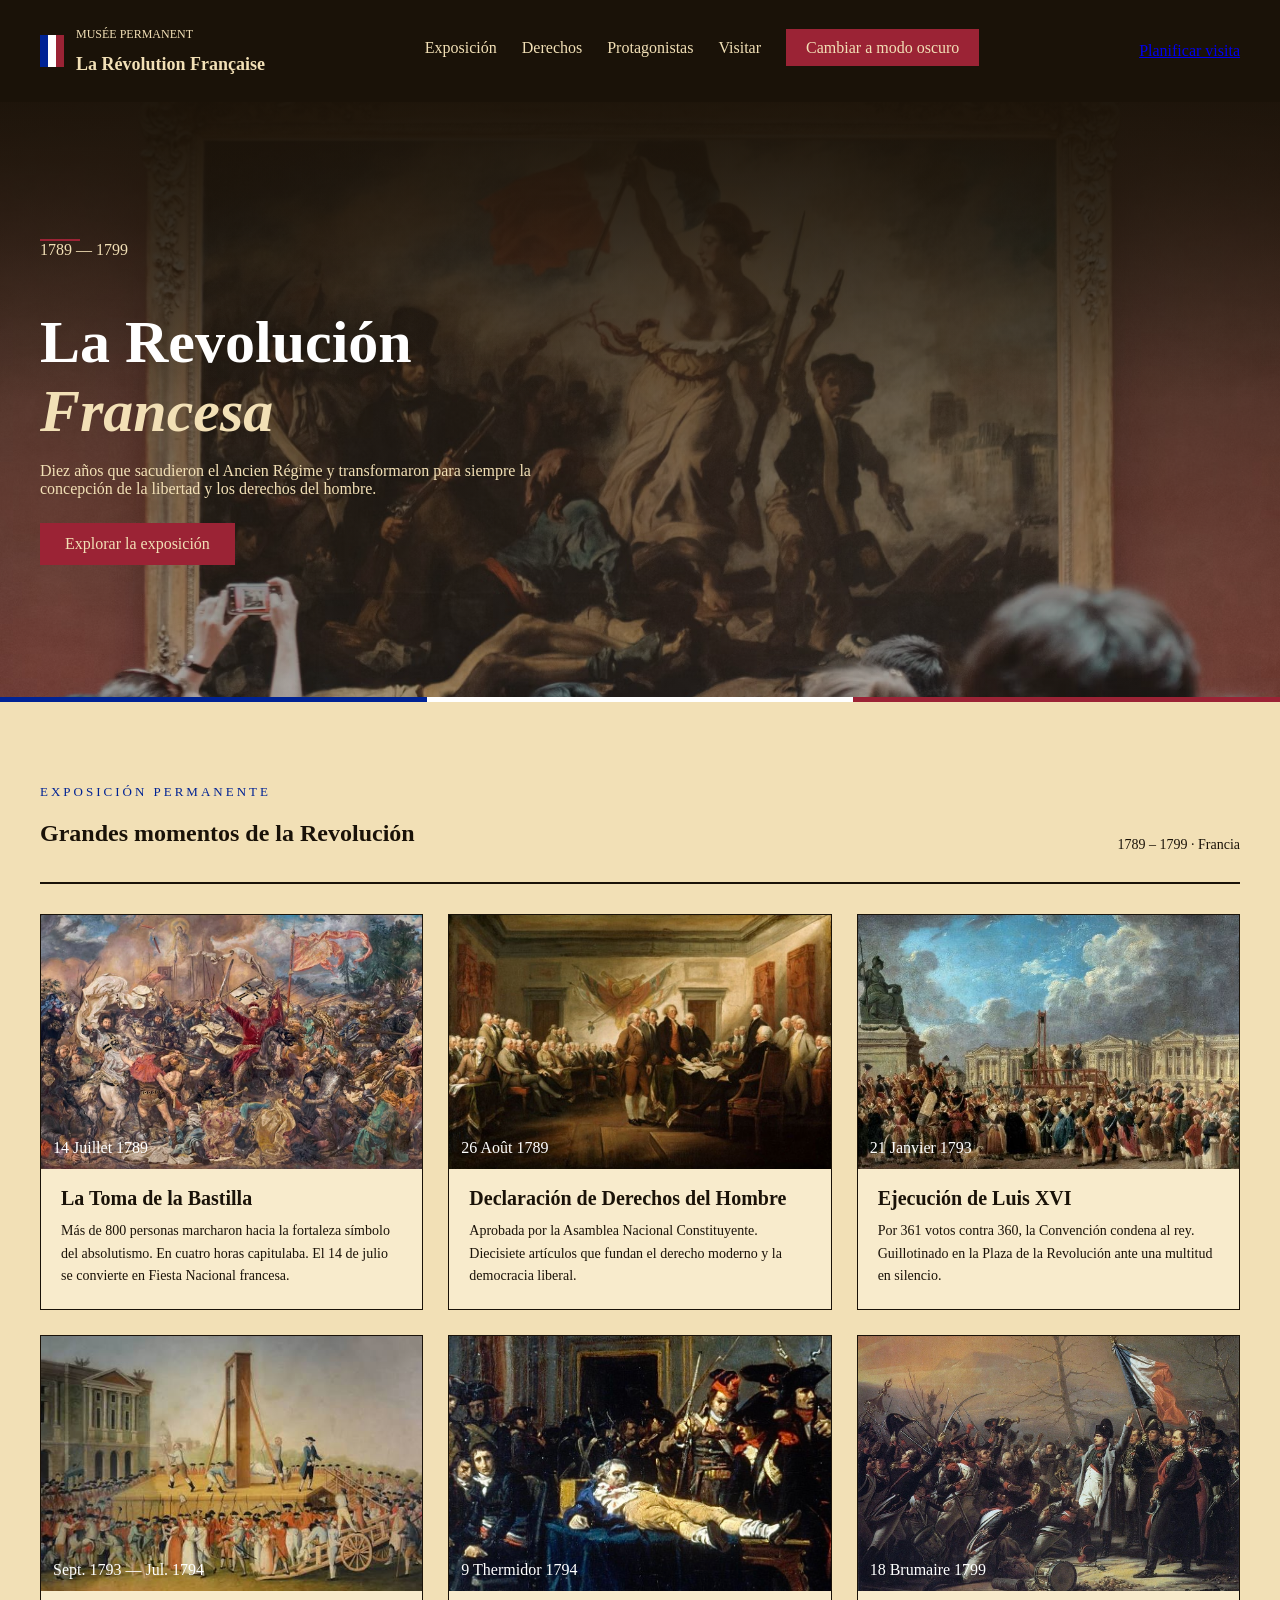
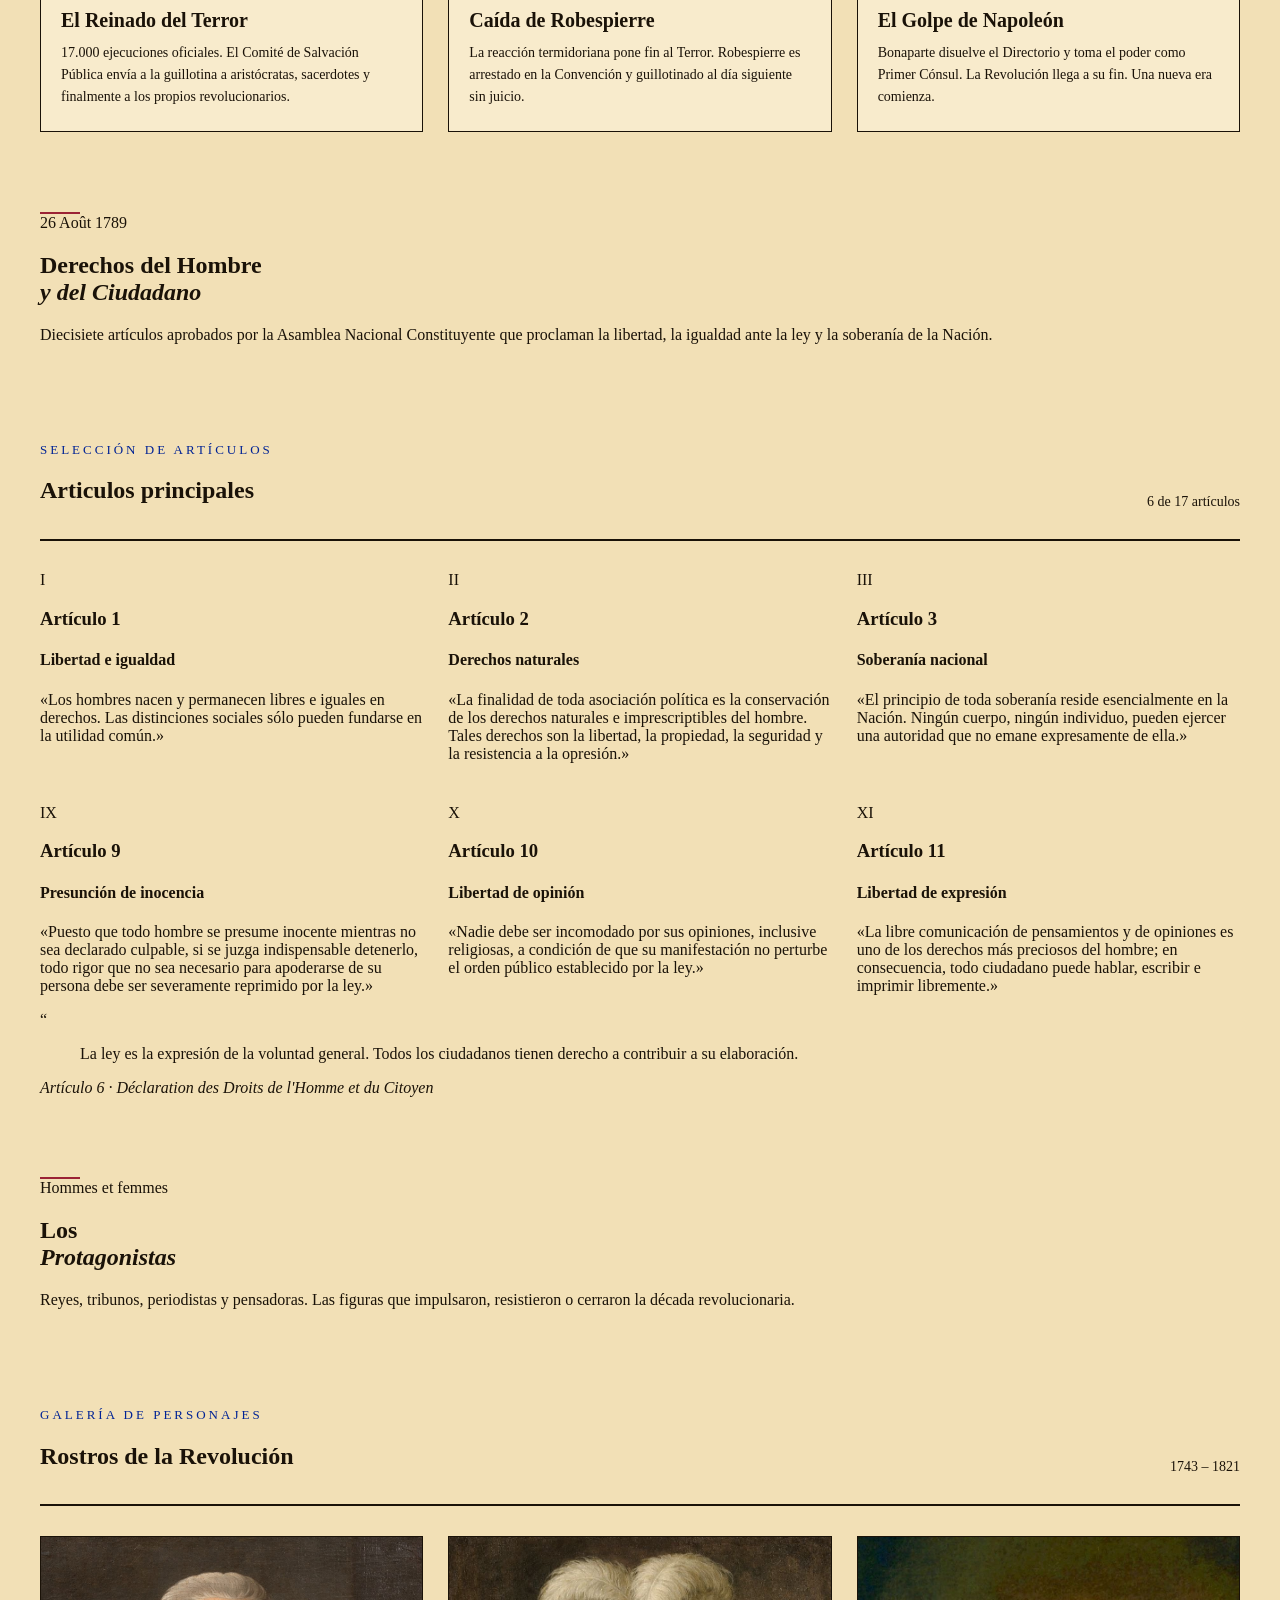
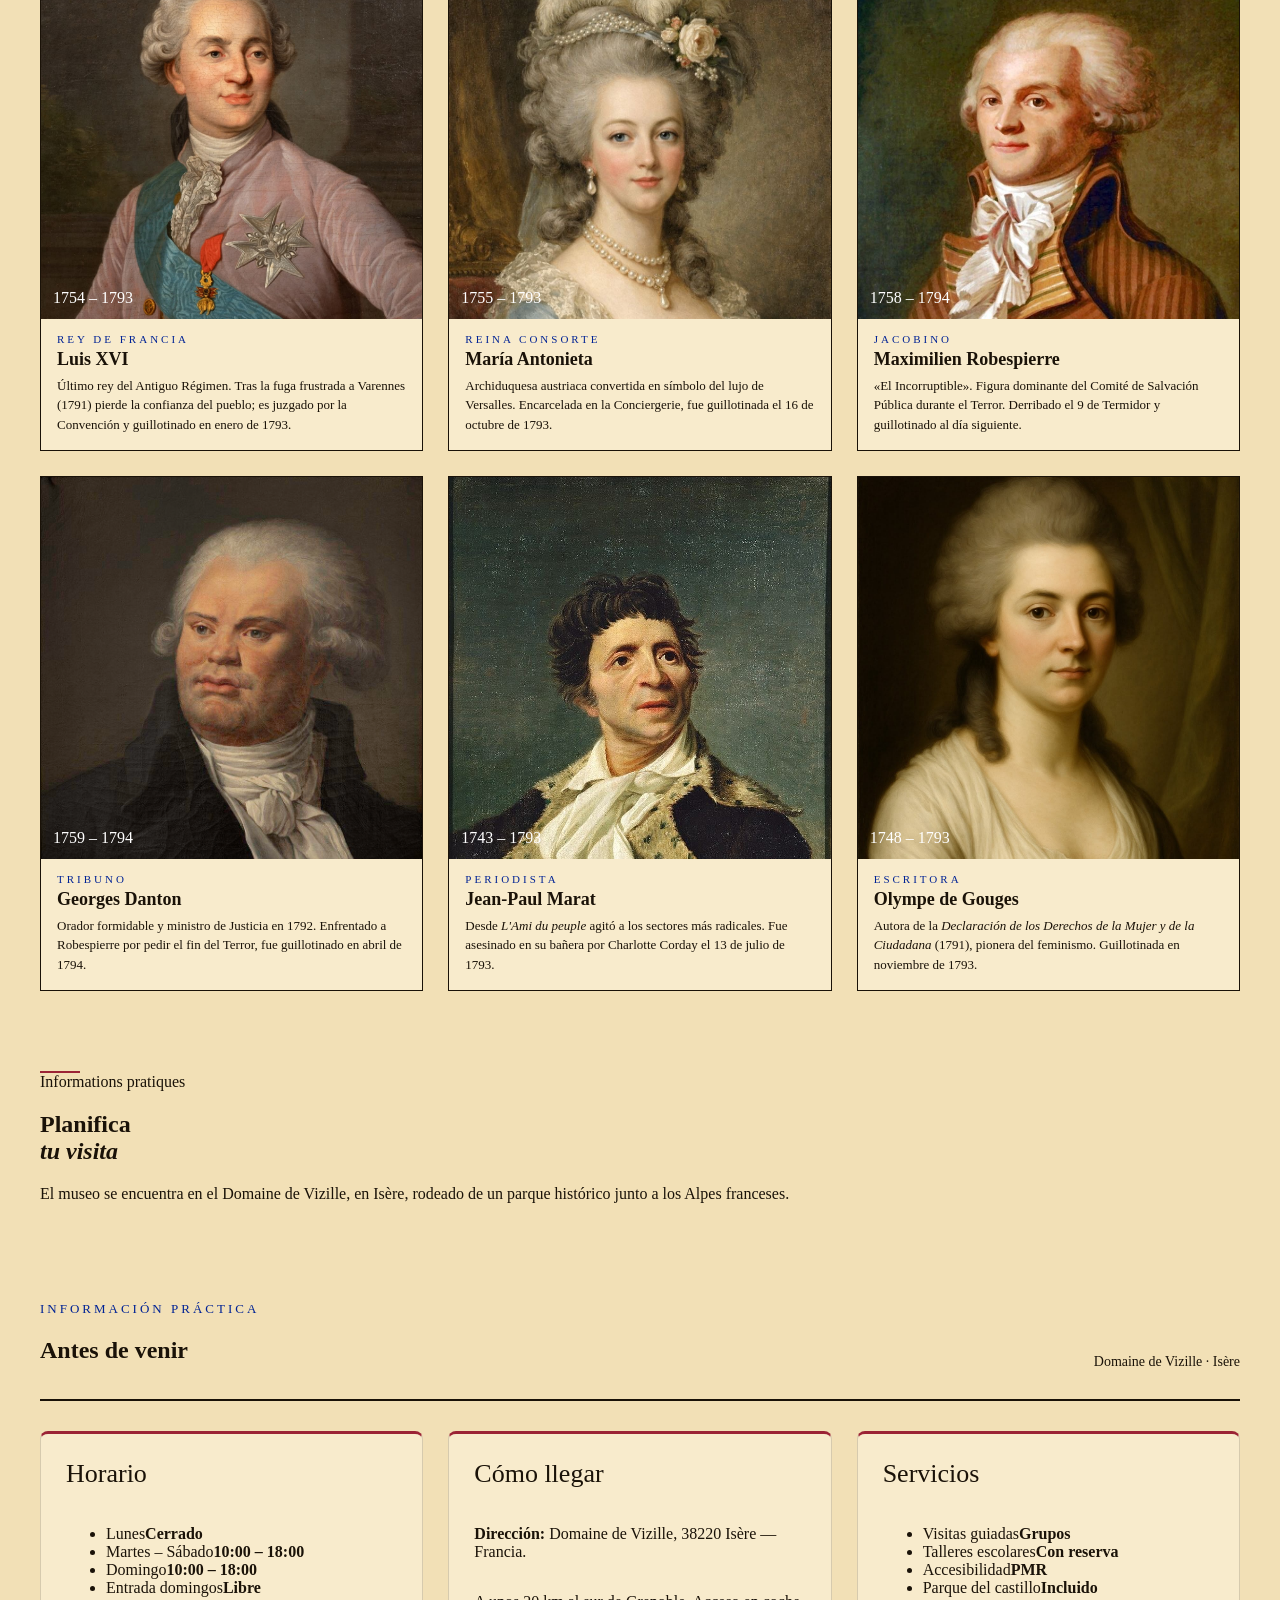
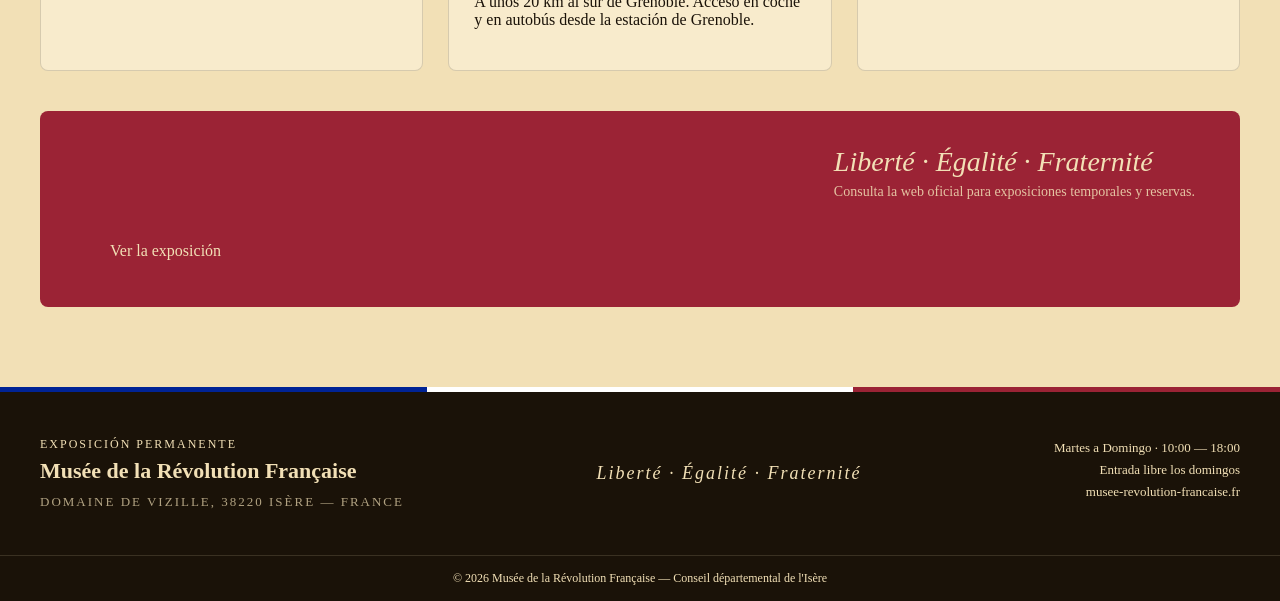
==== commit 62aa5056: "mod titu" ====
--- a/HTML/index.html
+++ b/HTML/index.html
@@ -28,11 +28,12 @@
         <a class="tab" role="tab" href="#derechos"      id="tab-derechos"      data-tab="derechos"      aria-controls="derechos"      aria-selected="false">Derechos</a>
         <a class="tab" role="tab" href="#protagonistas" id="tab-protagonistas" data-tab="protagonistas" aria-controls="protagonistas" aria-selected="false">Protagonistas</a>
         <a class="tab" role="tab" href="#visitar"       id="tab-visitar"       data-tab="visitar"       aria-controls="visitar"       aria-selected="false">Visitar</a>
+        <a><input type="checkbox" id="modo-oscuro" class="toggle-input"><label for="modo-oscuro" class="btn-tema"></label></a>
       </nav>
-
       <div class="header-acciones">
-        <input type="checkbox" id="modo-oscuro" class="toggle-input" aria-label="Modo oscuro">
-        <label for="modo-oscuro" class="btn-tema"></label>
+        
+        
+        <a href="#visitar" class="btn-header" data-tab="visitar">Planificar visita</a>
       </div>
     </div>
   </header>
@@ -48,7 +49,6 @@
           alt="La Liberté guidant le peuple — Delacroix, 1830. Louvre, París" />
         <div class="hero-overlay-h"></div>
         <div class="hero-overlay-v"></div>
-        <!-- Franja tricolor que separa el hero de las tarjetas -->
         <div class="hero-tricolor"><span class="az"></span><span class="bl"></span><span class="ro"></span></div>
         <div class="hero-contenido">
           <div class="hero-text">
@@ -56,7 +56,7 @@
               <div class="rule"></div>
               <span >1789 — 1799</span>
             </div>
-            <h2 class="hero-title">La Revolución<br><em>Francesa</em></h2>
+            <h2 class="hero-title"><a style="color: white;">La Revolución</a><br><em><a style="color: white;"></a>Francesa</em></h2>
             <p class="hero-desc">
               Diez años que sacudieron el Ancien Régime y transformaron para siempre la concepción de la libertad y los derechos del hombre.
             </p>
@@ -235,23 +235,27 @@
 
     <!-- PESTAÑA 3 · PROTAGONISTAS -->
     <section class="panel" id="protagonistas" role="tabpanel" aria-labelledby="tab-protagonistas">
+
+      <div class="page-head" data-watermark="Citoyens">
+        <div class="hero-tricolor"><span class="bl"></span><span class="wh"></span><span class="rd"></span></div>
+        <div class="container">
+          <div class="eyebrow-line"><div class="rule"></div><span>Hommes et femmes</span></div>
+          <h2>Los<br><em>Protagonistas</em></h2>
+          <p>Reyes, tribunos, periodistas y pensadoras. Las figuras que impulsaron, resistieron o cerraron la década revolucionaria.</p>
+        </div>
+      </div>
+
       <div class="grid-section">
         <div class="container">
-
-          <!-- Cabecera: título | descripción (mismo diseño que "Planifica tu visita") -->
-          <div class="section-head">
-            <div>
-              <div class="eyebrow-line"><div class="rule"></div><span class="eyebrow">Hommes et femmes</span></div>
-              <h2 class="section-title">Los<br><em>Protagonistas</em></h2>
-            </div>
-            <div>
-              <p class="section-desc">Reyes, tribunos, periodistas y pensadoras. Las figuras que impulsaron, resistieron o cerraron la década revolucionaria.</p>
-              <span class="chip">Rostros de la Revolución · 1743 – 1821</span>
-            </div>
+          <div class="grid-head">
+            <div>
+              <span class="eyebrow">Galería de personajes</span>
+              <h2>Rostros de la Revolución</h2>
+            </div>
+            <p class="meta">1743 – 1821</p>
           </div>
 
           <div class="grid">
-            <!-- Tarjetas de protagonistas: misma estructura que "Grandes momentos" + clase card-retrato -->
             <article class="card card-retrato">
               <div class="card-img">
                 <img src="/Image/LuisXVI.jpg" alt="Retrato de Luis XVI" />
@@ -331,60 +335,62 @@
 
     <!-- PESTAÑA 4 · VISITAR -->
     <section class="panel" id="visitar" role="tabpanel" aria-labelledby="tab-visitar">
+
+      <div class="page-head" data-watermark="Vizille">
+        <div class="hero-tricolor"><span class="bl"></span><span class="wh"></span><span class="rd"></span></div>
+        <div class="container">
+          <div class="eyebrow-line"><div class="rule"></div><span>Informations pratiques</span></div>
+          <h2>Planifica<br><em>tu visita</em></h2>
+          <p>El museo se encuentra en el Domaine de Vizille, en Isère, rodeado de un parque histórico junto a los Alpes franceses.</p>
+        </div>
+      </div>
+
       <div class="grid-section">
         <div class="container">
-
-          <!-- GRID 1 · Cabecera: título | descripción -->
-          <div class="section-head">
-            <div>
-              <div class="eyebrow-line"><div class="rule"></div><span class="eyebrow">Informations pratiques</span></div>
-              <h2 class="section-title">Planifica<br><em>tu visita</em></h2>
-            </div>
-            <div>
-              <p class="section-desc">El museo se encuentra en el Domaine de Vizille, en Isère, rodeado de un parque histórico junto a los Alpes franceses.</p>
-              <span class="chip">Domaine de Vizille · Isère</span>
-            </div>
-          </div>
-
-          <!-- GRID 2 · Tres tarjetas de información -->
+          <div class="grid-head">
+            <div>
+              <span class="eyebrow">Información práctica</span>
+              <h2>Antes de venir</h2>
+            </div>
+            <p class="meta">Domaine de Vizille · Isère</p>
+          </div>
+
           <div class="grid visit-grid">
-            <article class="info">
-              <h3><span class="info-num">01</span> Horario</h3>
-              <ul class="info-list">
-                <li><span>Lunes</span><em>Cerrado</em></li>
+            <div class="info">
+              <h3>Horario</h3>
+              <ul>
+                <li class="closed"><span>Lunes</span><strong>Cerrado</strong></li>
                 <li><span>Martes – Sábado</span><strong>10:00 – 18:00</strong></li>
                 <li><span>Domingo</span><strong>10:00 – 18:00</strong></li>
-                <li><span>Entrada domingos</span><strong class="destacado">Libre</strong></li>
+                <li><span>Entrada domingos</span><strong>Libre</strong></li>
               </ul>
-            </article>
-
-            <article class="info">
-              <h3><span class="info-num">02</span> Cómo llegar</h3>
-              <p class="info-dir">Domaine de Vizille<br>38220 Isère — Francia</p>
-              <p class="info-text">A unos 20 km al sur de Grenoble. Acceso en coche y en autobús desde la estación de Grenoble.</p>
-              <a class="info-link" href="https://www.google.com/maps/search/Domaine+de+Vizille" target="_blank" rel="noopener">Ver en el mapa →</a>
-            </article>
-
-            <article class="info">
-              <h3><span class="info-num">03</span> Servicios</h3>
-              <ul class="info-list">
-                <li><span>Visitas guiadas</span><span class="badge">Grupos</span></li>
-                <li><span>Talleres escolares</span><span class="badge">Con reserva</span></li>
-                <li><span>Accesibilidad</span><span class="badge">PMR</span></li>
-                <li><span>Parque del castillo</span><span class="badge">Incluido</span></li>
+            </div>
+
+            <div class="info">
+              <h3>Cómo llegar</h3>
+              <p><strong>Dirección:</strong> Domaine de Vizille, 38220 Isère — Francia.</p>
+              <p>A unos 20 km al sur de Grenoble. Acceso en coche y en autobús desde la estación de Grenoble.</p>
+            </div>
+
+            <div class="info">
+              <h3>Servicios</h3>
+              <ul>
+                <li><span>Visitas guiadas</span><strong>Grupos</strong></li>
+                <li><span>Talleres escolares</span><strong>Con reserva</strong></li>
+                <li><span>Accesibilidad</span><strong>PMR</strong></li>
+                <li><span>Parque del castillo</span><strong>Incluido</strong></li>
               </ul>
-            </article>
-          </div>
-
-          <!-- GRID 3 · Llamada a la acción: texto | botón -->
+            </div>
+          </div>
+
           <div class="visit-cta">
+            <div class="hero-tricolor"><span class="bl"></span><span class="wh"></span><span class="rd"></span></div>
             <div>
               <h3>Liberté · Égalité · Fraternité</h3>
               <p>Consulta la web oficial para exposiciones temporales y reservas.</p>
             </div>
-            <a href="#exposicion" class="btn-cta" data-tab="exposicion">Ver la exposición →</a>
-          </div>
-
+            <a href="#exposicion" class="btn-hero" data-tab="exposicion">Ver la exposición</a>
+          </div>
         </div>
       </div>
     </section>
--- a/CSS/style.css
+++ b/CSS/style.css
@@ -280,13 +280,11 @@
   font-size: 13px;
   line-height: 1.5;
 }
-/*Cabecera de sección: título | descripción (2 columnas iguales)*/
+/*Cabecera de sección: título y, debajo, la descripción*/
 /*Compartida por Protagonistas y Visitar*/
 .section-head {
   display: grid;
-  grid-template-columns: 1fr 1fr;
-  gap: 40px;
-  align-items: end;
+  gap: 20px;
   padding-bottom: 40px;
   margin-bottom: 40px;
   border-bottom: 1px solid rgba(26, 18, 8, 0.15);
@@ -303,6 +301,7 @@
   line-height: 1.05;
 }
 .section-desc {
+  max-width: 620px;
   margin: 0 0 15px;
   font-size: 18px;
   line-height: 1.6;
@@ -440,7 +439,6 @@
 
 /*Móvil: todas las rejillas pasan a una sola columna*/
 @media (max-width: 768px) {
-  .section-head,
   .grid,
   .visit-cta {
     grid-template-columns: 1fr;
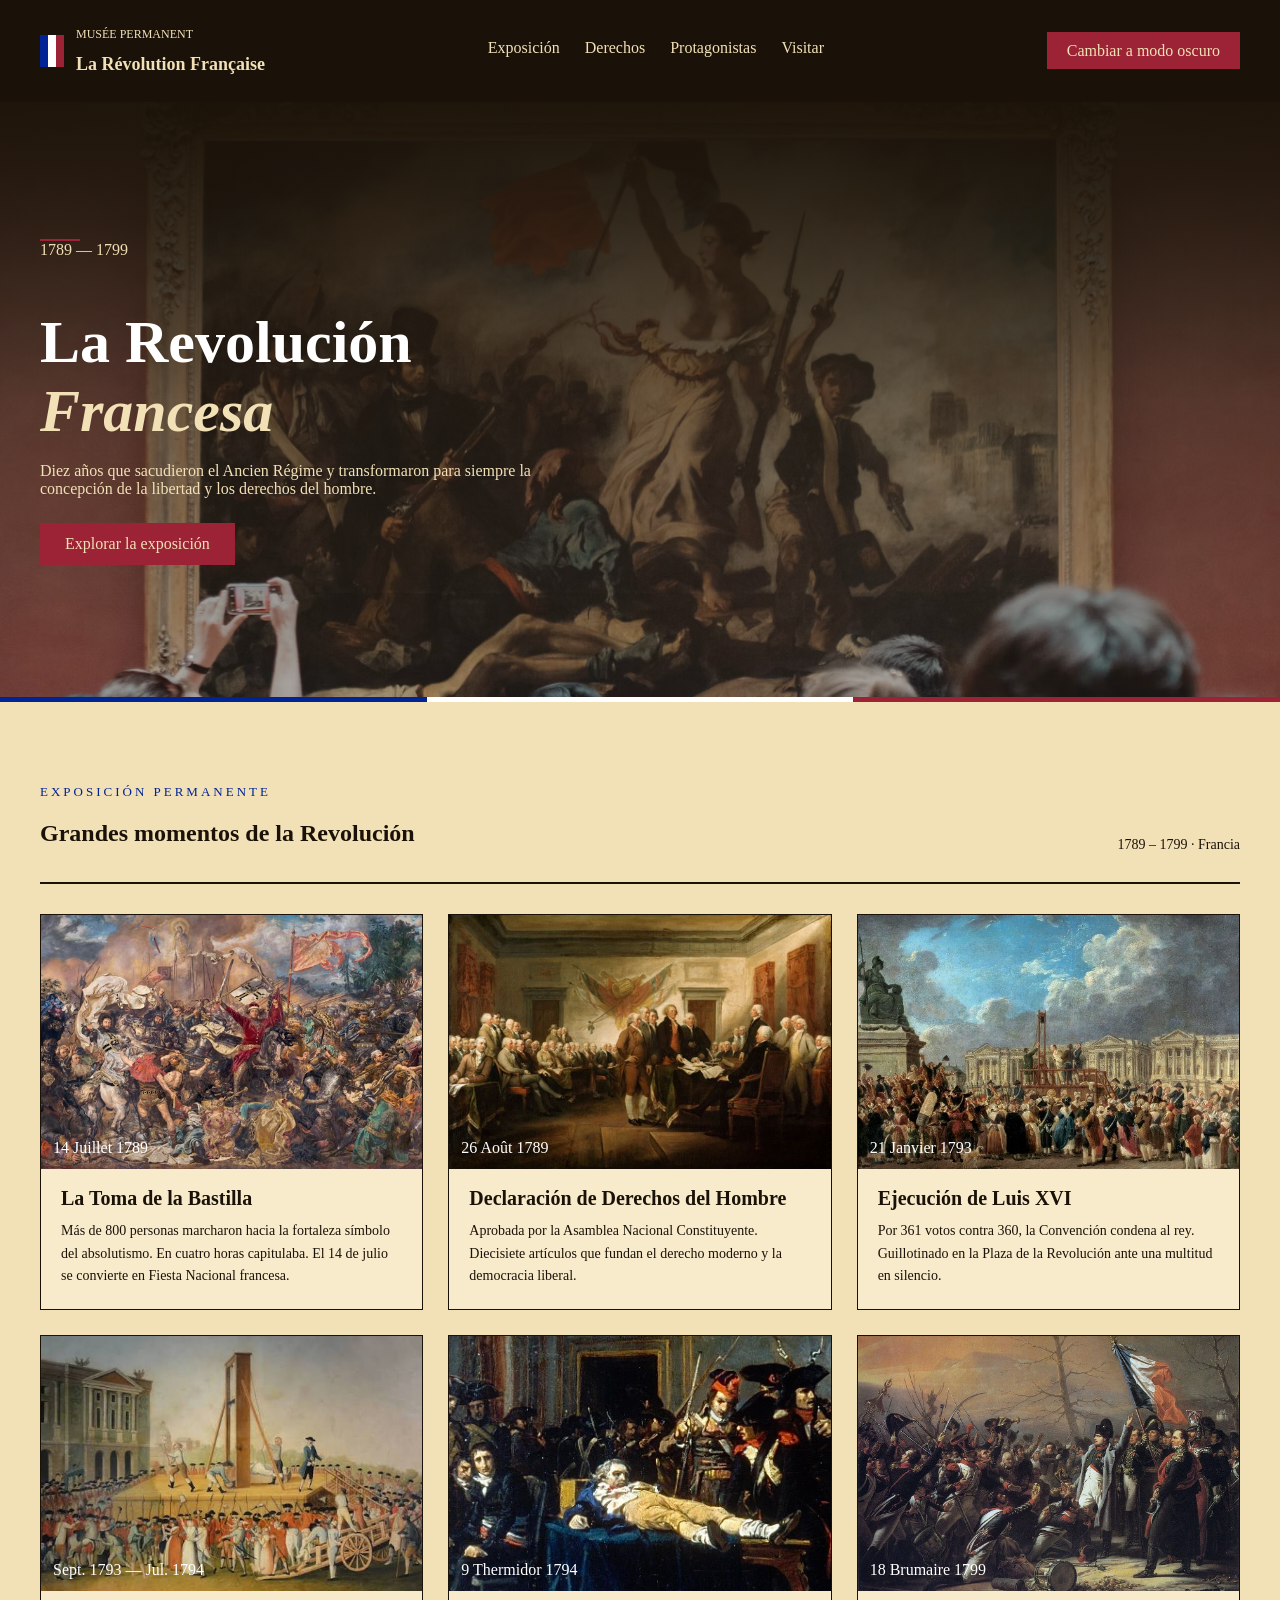
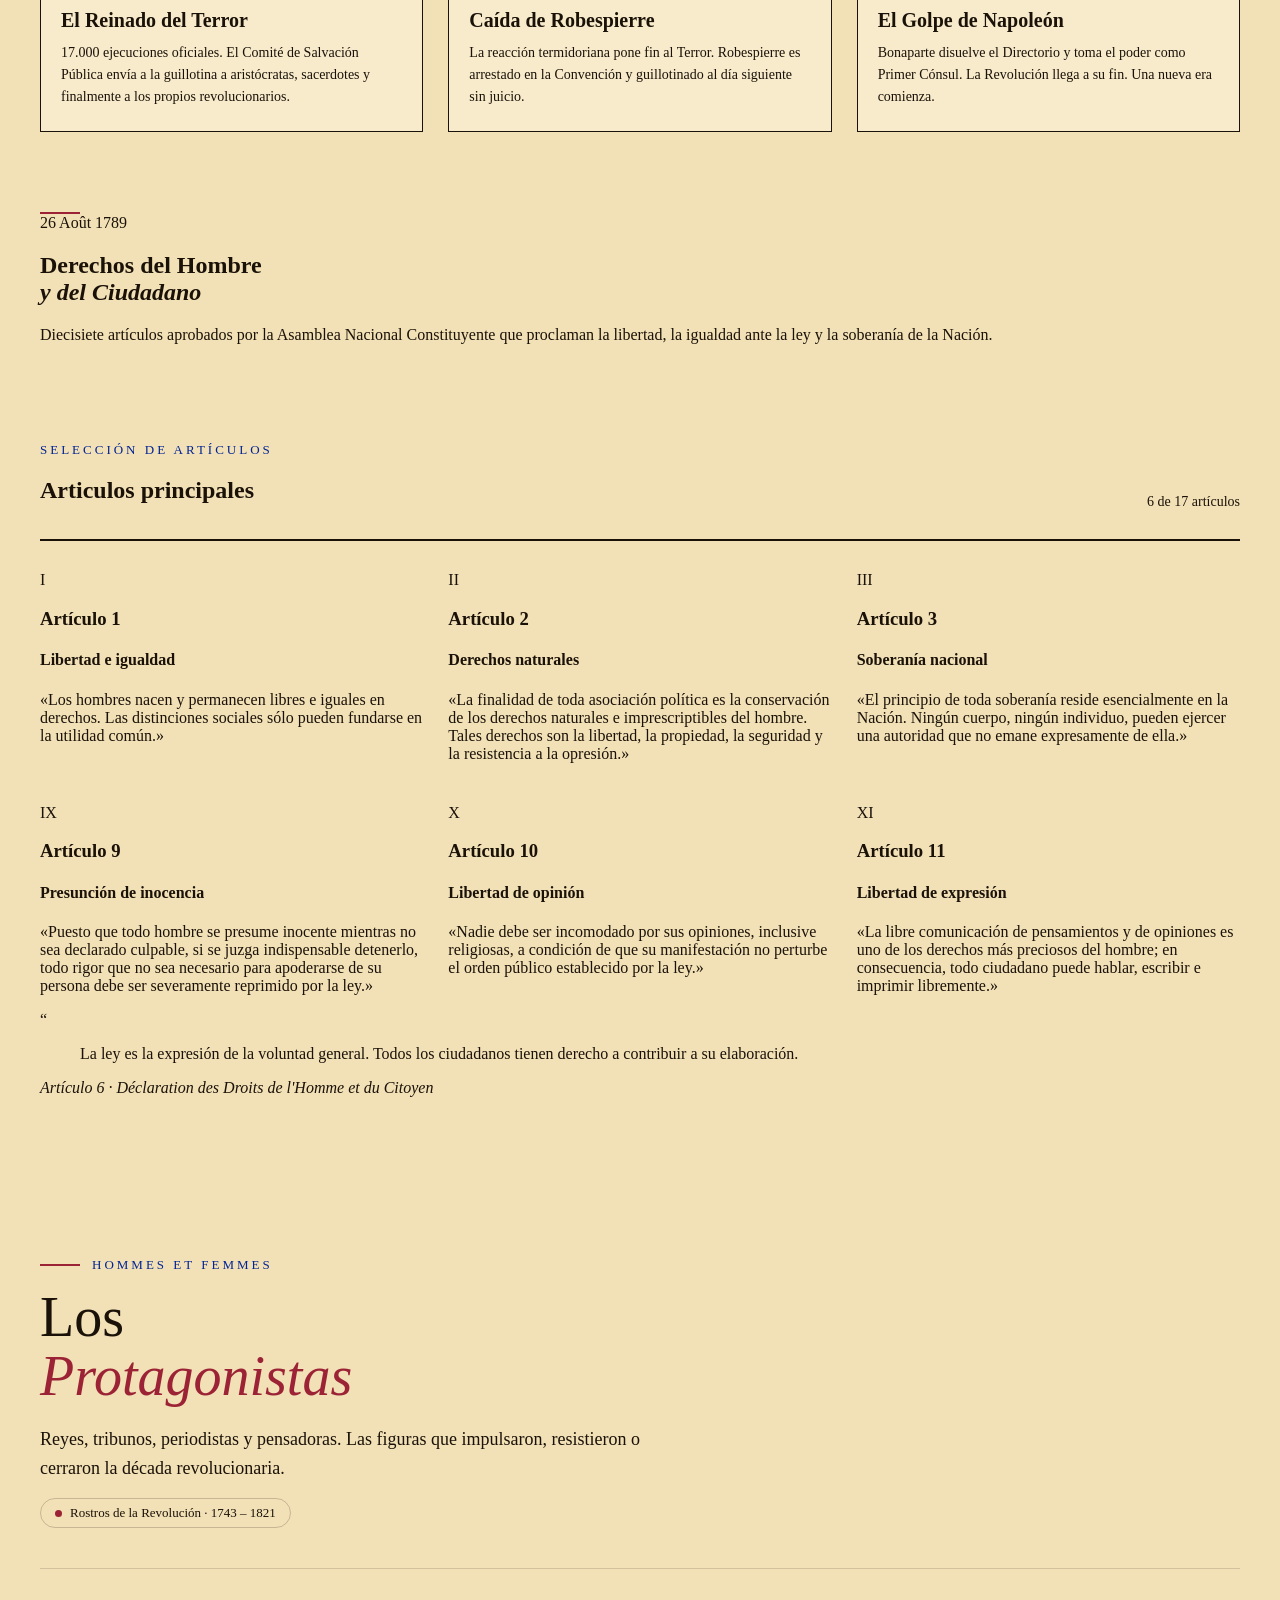
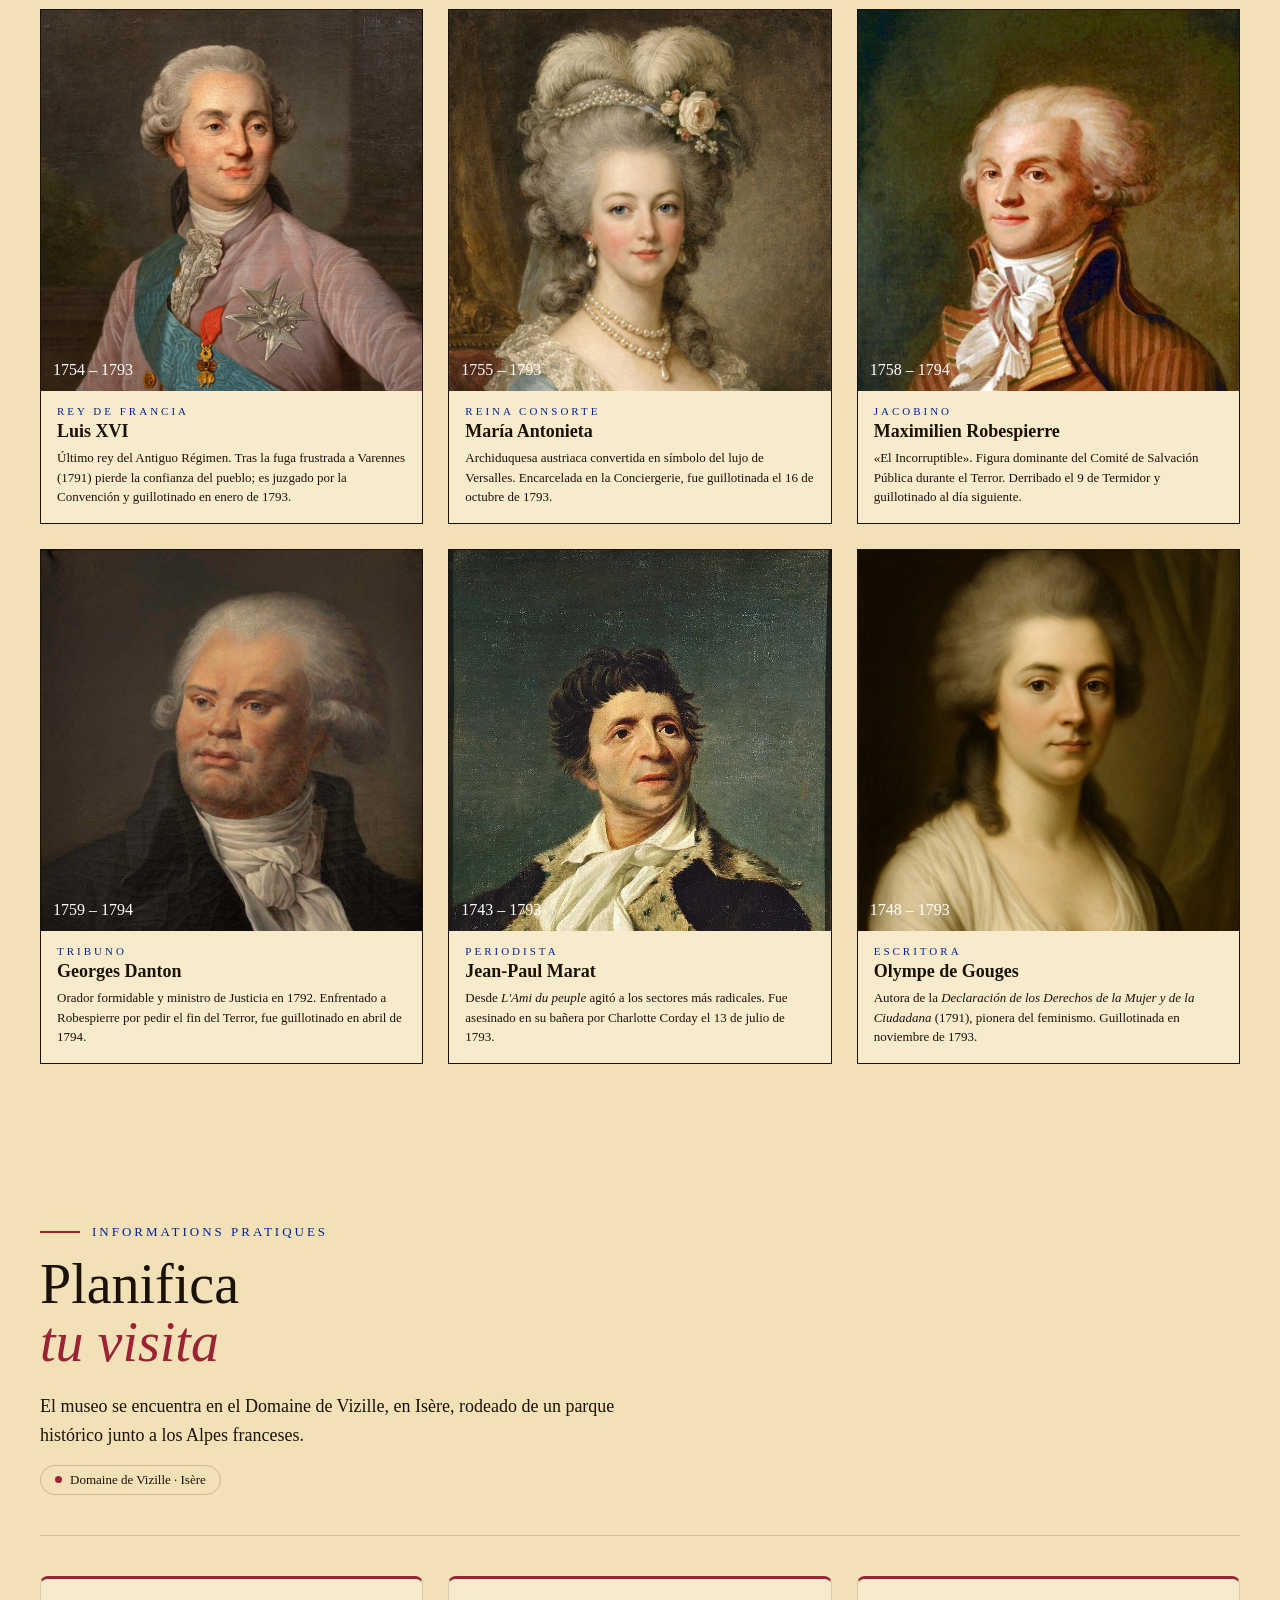
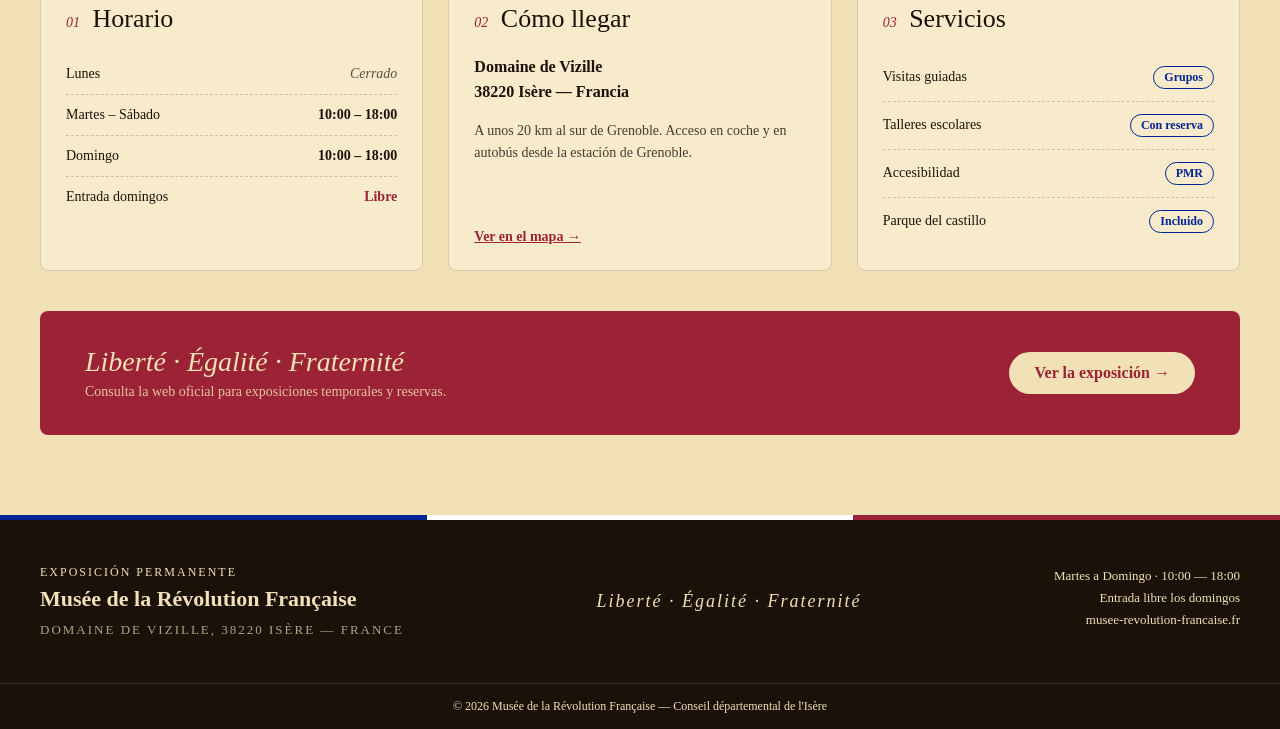
==== commit 46704bf9: "Merge branch 'main' of https://github.com/manueljesusjimenezromero-web/design_and_prototyping_projec" ====
--- a/HTML/index.html
+++ b/HTML/index.html
@@ -28,12 +28,11 @@
         <a class="tab" role="tab" href="#derechos"      id="tab-derechos"      data-tab="derechos"      aria-controls="derechos"      aria-selected="false">Derechos</a>
         <a class="tab" role="tab" href="#protagonistas" id="tab-protagonistas" data-tab="protagonistas" aria-controls="protagonistas" aria-selected="false">Protagonistas</a>
         <a class="tab" role="tab" href="#visitar"       id="tab-visitar"       data-tab="visitar"       aria-controls="visitar"       aria-selected="false">Visitar</a>
-        <a><input type="checkbox" id="modo-oscuro" class="toggle-input"><label for="modo-oscuro" class="btn-tema"></label></a>
       </nav>
+
       <div class="header-acciones">
-        
-        
-        <a href="#visitar" class="btn-header" data-tab="visitar">Planificar visita</a>
+        <input type="checkbox" id="modo-oscuro" class="toggle-input" aria-label="Modo oscuro">
+        <label for="modo-oscuro" class="btn-tema"></label>
       </div>
     </div>
   </header>
@@ -49,6 +48,7 @@
           alt="La Liberté guidant le peuple — Delacroix, 1830. Louvre, París" />
         <div class="hero-overlay-h"></div>
         <div class="hero-overlay-v"></div>
+        <!-- Franja tricolor que separa el hero de las tarjetas -->
         <div class="hero-tricolor"><span class="az"></span><span class="bl"></span><span class="ro"></span></div>
         <div class="hero-contenido">
           <div class="hero-text">
@@ -235,27 +235,23 @@
 
     <!-- PESTAÑA 3 · PROTAGONISTAS -->
     <section class="panel" id="protagonistas" role="tabpanel" aria-labelledby="tab-protagonistas">
-
-      <div class="page-head" data-watermark="Citoyens">
-        <div class="hero-tricolor"><span class="bl"></span><span class="wh"></span><span class="rd"></span></div>
-        <div class="container">
-          <div class="eyebrow-line"><div class="rule"></div><span>Hommes et femmes</span></div>
-          <h2>Los<br><em>Protagonistas</em></h2>
-          <p>Reyes, tribunos, periodistas y pensadoras. Las figuras que impulsaron, resistieron o cerraron la década revolucionaria.</p>
-        </div>
-      </div>
-
       <div class="grid-section">
         <div class="container">
-          <div class="grid-head">
-            <div>
-              <span class="eyebrow">Galería de personajes</span>
-              <h2>Rostros de la Revolución</h2>
-            </div>
-            <p class="meta">1743 – 1821</p>
+
+          <!-- Cabecera: título | descripción (mismo diseño que "Planifica tu visita") -->
+          <div class="section-head">
+            <div>
+              <div class="eyebrow-line"><div class="rule"></div><span class="eyebrow">Hommes et femmes</span></div>
+              <h2 class="section-title">Los<br><em>Protagonistas</em></h2>
+            </div>
+            <div>
+              <p class="section-desc">Reyes, tribunos, periodistas y pensadoras. Las figuras que impulsaron, resistieron o cerraron la década revolucionaria.</p>
+              <span class="chip">Rostros de la Revolución · 1743 – 1821</span>
+            </div>
           </div>
 
           <div class="grid">
+            <!-- Tarjetas de protagonistas: misma estructura que "Grandes momentos" + clase card-retrato -->
             <article class="card card-retrato">
               <div class="card-img">
                 <img src="/Image/LuisXVI.jpg" alt="Retrato de Luis XVI" />
@@ -335,62 +331,60 @@
 
     <!-- PESTAÑA 4 · VISITAR -->
     <section class="panel" id="visitar" role="tabpanel" aria-labelledby="tab-visitar">
-
-      <div class="page-head" data-watermark="Vizille">
-        <div class="hero-tricolor"><span class="bl"></span><span class="wh"></span><span class="rd"></span></div>
-        <div class="container">
-          <div class="eyebrow-line"><div class="rule"></div><span>Informations pratiques</span></div>
-          <h2>Planifica<br><em>tu visita</em></h2>
-          <p>El museo se encuentra en el Domaine de Vizille, en Isère, rodeado de un parque histórico junto a los Alpes franceses.</p>
-        </div>
-      </div>
-
       <div class="grid-section">
         <div class="container">
-          <div class="grid-head">
-            <div>
-              <span class="eyebrow">Información práctica</span>
-              <h2>Antes de venir</h2>
-            </div>
-            <p class="meta">Domaine de Vizille · Isère</p>
-          </div>
-
+
+          <!-- GRID 1 · Cabecera: título | descripción -->
+          <div class="section-head">
+            <div>
+              <div class="eyebrow-line"><div class="rule"></div><span class="eyebrow">Informations pratiques</span></div>
+              <h2 class="section-title">Planifica<br><em>tu visita</em></h2>
+            </div>
+            <div>
+              <p class="section-desc">El museo se encuentra en el Domaine de Vizille, en Isère, rodeado de un parque histórico junto a los Alpes franceses.</p>
+              <span class="chip">Domaine de Vizille · Isère</span>
+            </div>
+          </div>
+
+          <!-- GRID 2 · Tres tarjetas de información -->
           <div class="grid visit-grid">
-            <div class="info">
-              <h3>Horario</h3>
-              <ul>
-                <li class="closed"><span>Lunes</span><strong>Cerrado</strong></li>
+            <article class="info">
+              <h3><span class="info-num">01</span> Horario</h3>
+              <ul class="info-list">
+                <li><span>Lunes</span><em>Cerrado</em></li>
                 <li><span>Martes – Sábado</span><strong>10:00 – 18:00</strong></li>
                 <li><span>Domingo</span><strong>10:00 – 18:00</strong></li>
-                <li><span>Entrada domingos</span><strong>Libre</strong></li>
+                <li><span>Entrada domingos</span><strong class="destacado">Libre</strong></li>
               </ul>
-            </div>
-
-            <div class="info">
-              <h3>Cómo llegar</h3>
-              <p><strong>Dirección:</strong> Domaine de Vizille, 38220 Isère — Francia.</p>
-              <p>A unos 20 km al sur de Grenoble. Acceso en coche y en autobús desde la estación de Grenoble.</p>
-            </div>
-
-            <div class="info">
-              <h3>Servicios</h3>
-              <ul>
-                <li><span>Visitas guiadas</span><strong>Grupos</strong></li>
-                <li><span>Talleres escolares</span><strong>Con reserva</strong></li>
-                <li><span>Accesibilidad</span><strong>PMR</strong></li>
-                <li><span>Parque del castillo</span><strong>Incluido</strong></li>
+            </article>
+
+            <article class="info">
+              <h3><span class="info-num">02</span> Cómo llegar</h3>
+              <p class="info-dir">Domaine de Vizille<br>38220 Isère — Francia</p>
+              <p class="info-text">A unos 20 km al sur de Grenoble. Acceso en coche y en autobús desde la estación de Grenoble.</p>
+              <a class="info-link" href="https://www.google.com/maps/search/Domaine+de+Vizille" target="_blank" rel="noopener">Ver en el mapa →</a>
+            </article>
+
+            <article class="info">
+              <h3><span class="info-num">03</span> Servicios</h3>
+              <ul class="info-list">
+                <li><span>Visitas guiadas</span><span class="badge">Grupos</span></li>
+                <li><span>Talleres escolares</span><span class="badge">Con reserva</span></li>
+                <li><span>Accesibilidad</span><span class="badge">PMR</span></li>
+                <li><span>Parque del castillo</span><span class="badge">Incluido</span></li>
               </ul>
-            </div>
-          </div>
-
+            </article>
+          </div>
+
+          <!-- GRID 3 · Llamada a la acción: texto | botón -->
           <div class="visit-cta">
-            <div class="hero-tricolor"><span class="bl"></span><span class="wh"></span><span class="rd"></span></div>
             <div>
               <h3>Liberté · Égalité · Fraternité</h3>
               <p>Consulta la web oficial para exposiciones temporales y reservas.</p>
             </div>
-            <a href="#exposicion" class="btn-hero" data-tab="exposicion">Ver la exposición</a>
-          </div>
+            <a href="#exposicion" class="btn-cta" data-tab="exposicion">Ver la exposición →</a>
+          </div>
+
         </div>
       </div>
     </section>
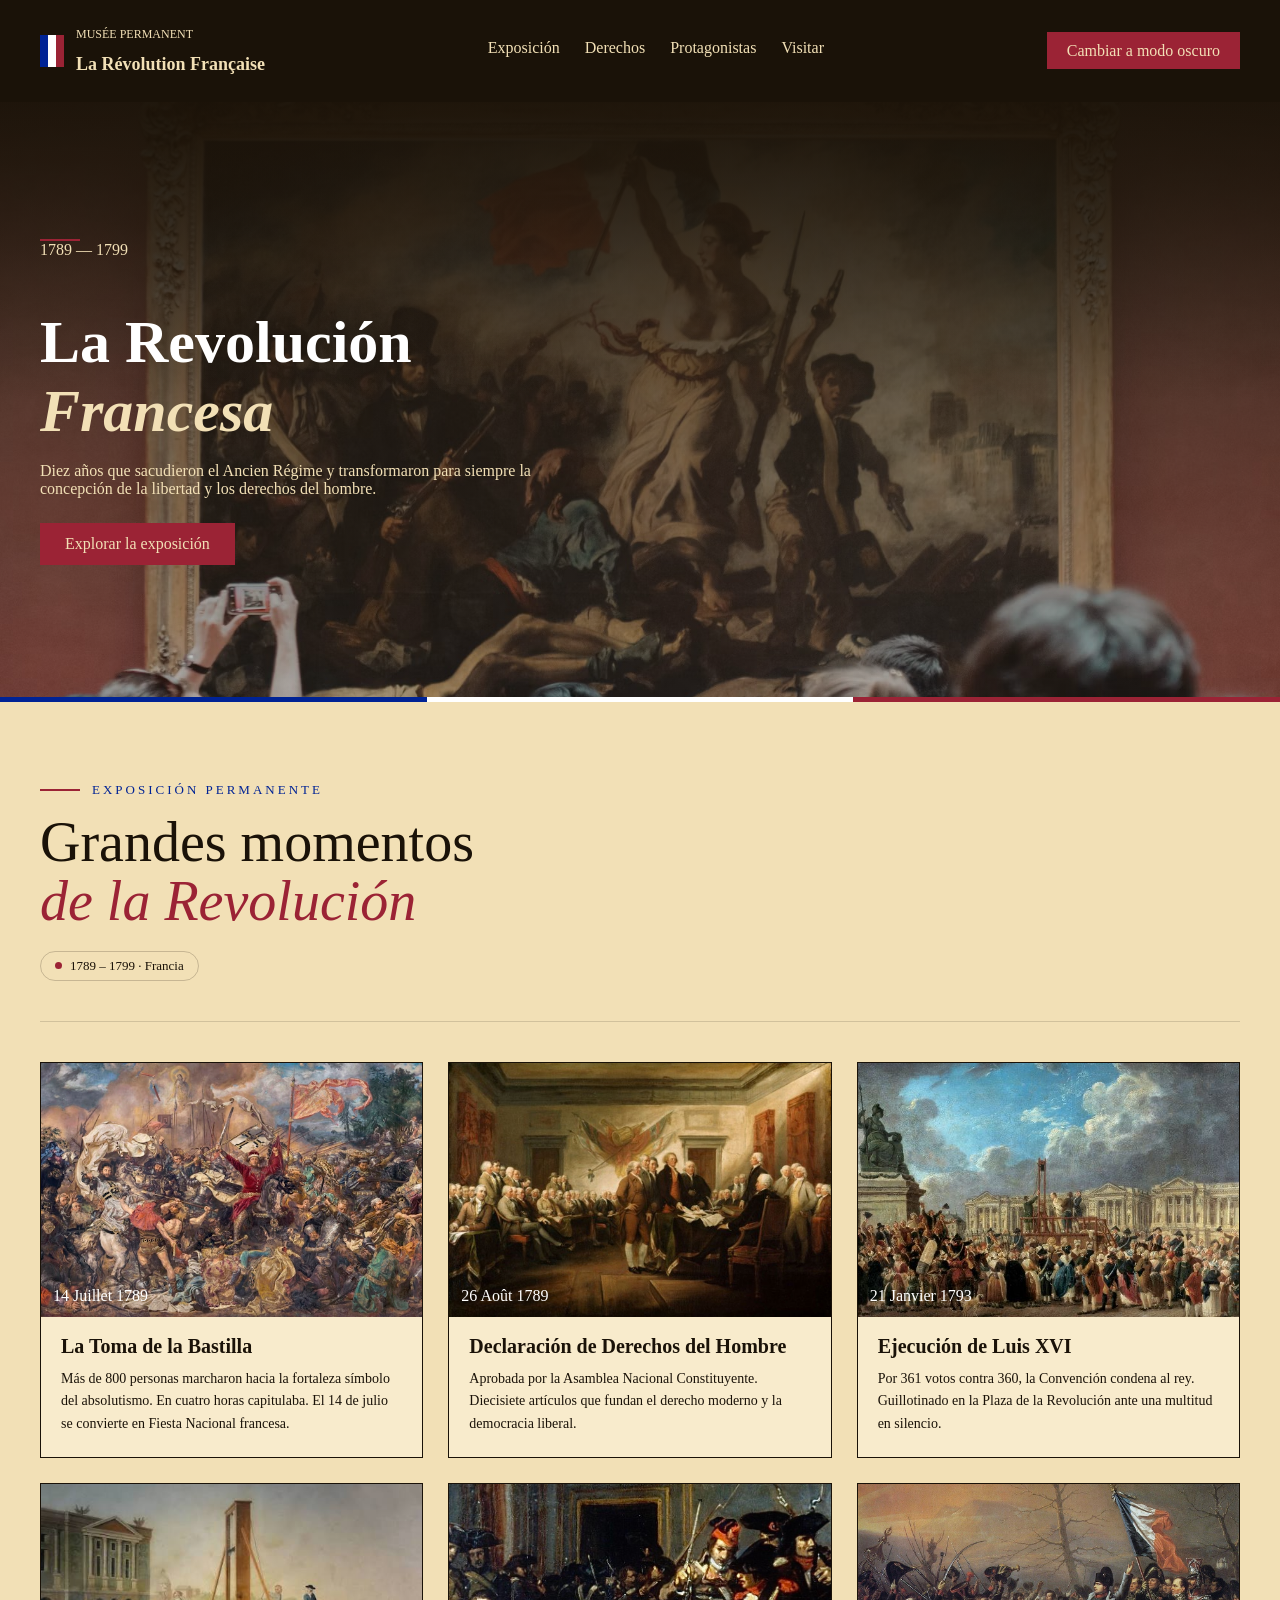
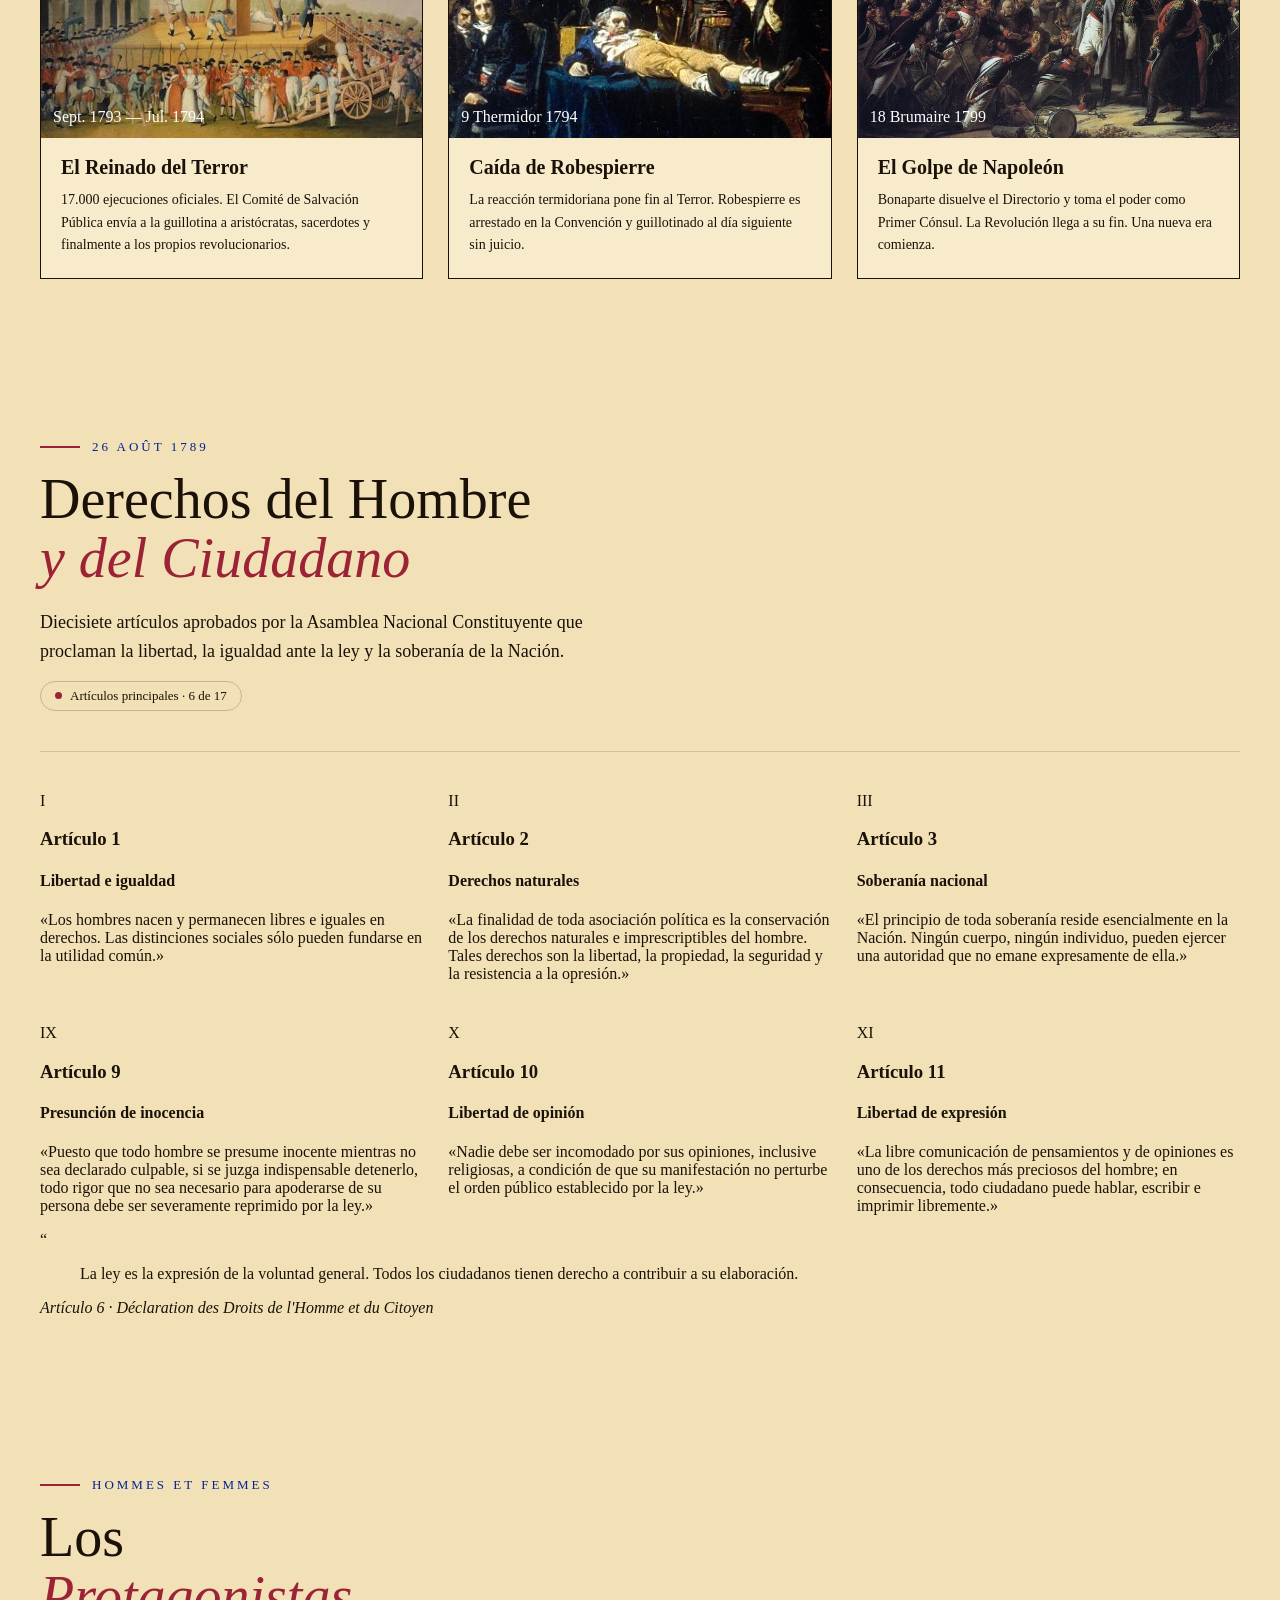
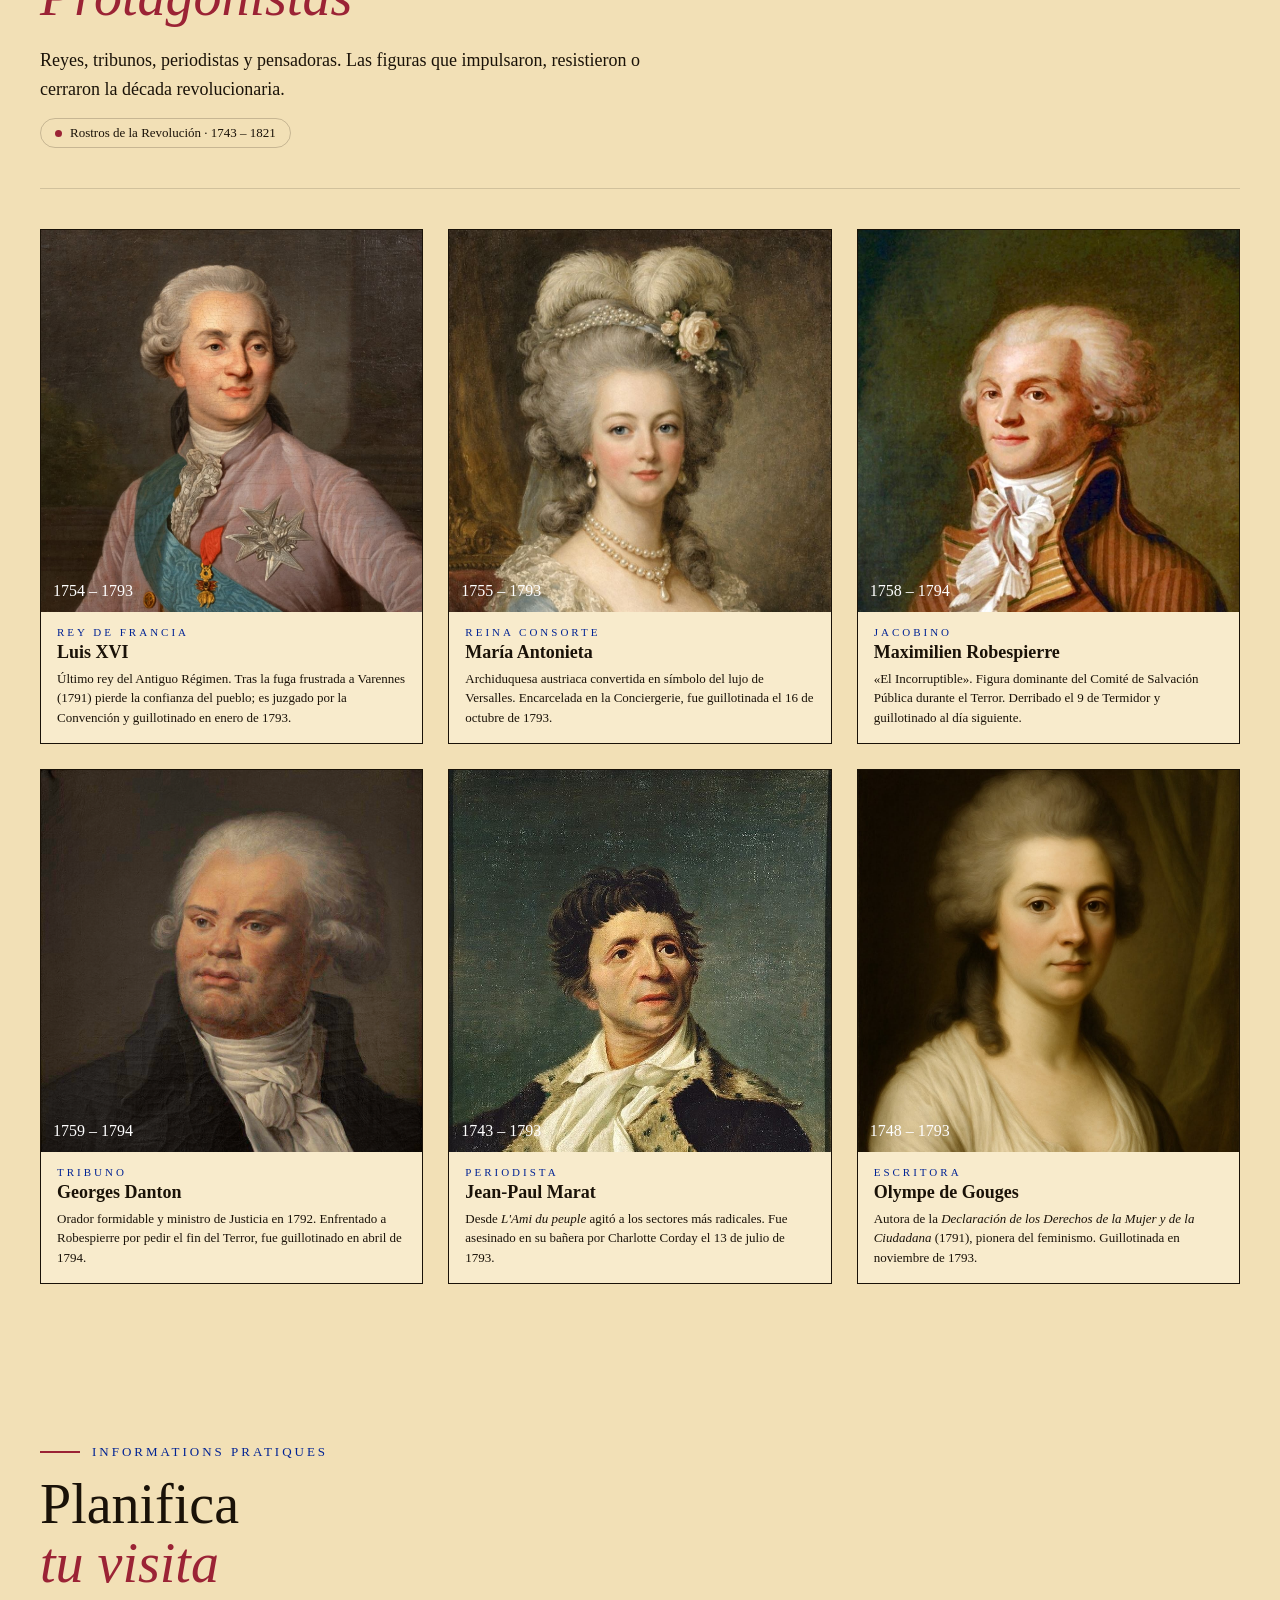
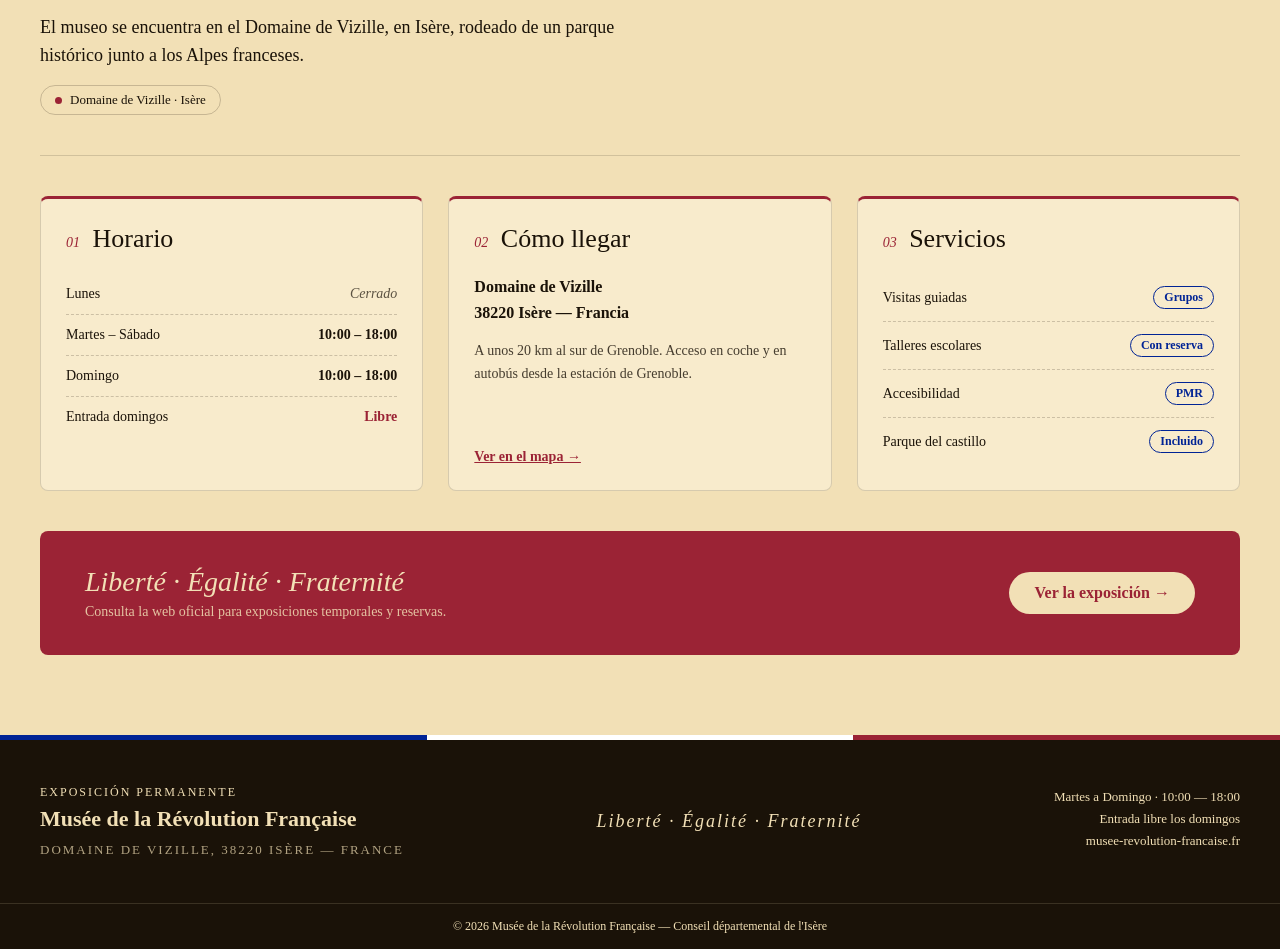
==== commit fecb97a6: "Diseño de títulos en todos los Grids y modificación de colores" ====
--- a/HTML/index.html
+++ b/HTML/index.html
@@ -67,12 +67,14 @@
 
       <div class="grid-section" id="cards">
         <div class="container">
-          <div class="grid-head">
-            <div>
-              <span class="eyebrow">Exposición permanente</span>
-              <h2>Grandes momentos de la Revolución</h2>
-            </div>
-            <p class="meta">1789 – 1799 · Francia</p>
+          <div class="section-head">
+            <div>
+              <div class="eyebrow-line"><div class="rule"></div><span class="eyebrow">Exposición permanente</span></div>
+              <h2 class="section-title">Grandes momentos<br><em>de la Revolución</em></h2>
+            </div>
+            <div>
+              <span class="chip">1789 – 1799 · Francia</span>
+            </div>
           </div>
 
           <div class="grid">
@@ -157,24 +159,18 @@
 
     <!-- PESTAÑA 2 · DERECHOS -->
     <section class="panel" id="derechos" role="tabpanel" aria-labelledby="tab-derechos">
-
-      <div class="page-head" data-watermark="1789">
-        <div class="hero-tricolor"><span class="bl"></span><span class="wh"></span><span class="rd"></span></div>
-        <div class="container">
-          <div class="eyebrow-line"><div class="rule"></div><span>26 Août 1789</span></div>
-          <h2>Derechos del Hombre<br><em>y del Ciudadano</em></h2>
-          <p>Diecisiete artículos aprobados por la Asamblea Nacional Constituyente que proclaman la libertad, la igualdad ante la ley y la soberanía de la Nación.</p>
-        </div>
-      </div>
-
       <div class="grid-section">
         <div class="container">
-          <div class="grid-head">
-            <div>
-              <span class="eyebrow">Selección de artículos</span>
-              <h2>Articulos principales</h2>
-            </div>
-            <p class="meta">6 de 17 artículos</p>
+
+          <div class="section-head">
+            <div>
+              <div class="eyebrow-line"><div class="rule"></div><span class="eyebrow">26 Août 1789</span></div>
+              <h2 class="section-title">Derechos del Hombre<br><em>y del Ciudadano</em></h2>
+            </div>
+            <div>
+              <p class="section-desc">Diecisiete artículos aprobados por la Asamblea Nacional Constituyente que proclaman la libertad, la igualdad ante la ley y la soberanía de la Nación.</p>
+              <span class="chip">Artículos principales · 6 de 17</span>
+            </div>
           </div>
 
           <div class="grid">
--- a/CSS/style.css
+++ b/CSS/style.css
@@ -188,26 +188,14 @@
 
 }
 
-.grid-head {
-  display: flex;
-  justify-content: space-between;
-  align-items: flex-end;
-  margin-bottom: 30px;
-  padding-bottom: 15px;
-  border-bottom: 2px solid currentColor;   /*toma el color del texto: cambia solo en modo oscuro*/
-}
 .eyebrow {
-  color: #002395;               
+  color: #002395;
   text-transform: uppercase;
   letter-spacing: 3px;
   font-size: 13px;
 }
 
-.meta {
-    font-size: 14px;
-}
-
-/*Rejilla de 3 columnas: Grandes momentos, Protagonistas y Visitar*/
+/*Rejilla de 3 columnas: la usan todos los apartados*/
 .grid {
   display: grid;
   grid-template-columns: repeat(3, 1fr);
@@ -281,7 +269,7 @@
   line-height: 1.5;
 }
 /*Cabecera de sección: título y, debajo, la descripción*/
-/*Compartida por Protagonistas y Visitar*/
+/*Compartida por todos los apartados*/
 .section-head {
   display: grid;
   gap: 20px;
--- a/CSS/dark.css
+++ b/CSS/dark.css
@@ -36,15 +36,8 @@
 }
 
 
-/* Cabecera de sección (Protagonistas y Visitar) y pestaña Visitar */
-/* #E0647A: rojo aclarado, porque #9B2335 apenas se lee sobre fondo oscuro */
-
-body:has(#modo-oscuro:checked) .section-title em,
-body:has(#modo-oscuro:checked) .info-num,
-body:has(#modo-oscuro:checked) .destacado,
-body:has(#modo-oscuro:checked) .info-link {
-  color: #E0647A;
-}
+/* Cabeceras de sección y pestaña Visitar */
+/* Los acentos burdeos (#9B2335) son los mismos en los dos modos: no necesitan regla aquí */
 
 body:has(#modo-oscuro:checked) .section-head,
 body:has(#modo-oscuro:checked) .info-list li {
@@ -55,13 +48,9 @@
   border-color: rgba(242, 224, 182, 0.2);
 }
 
-body:has(#modo-oscuro:checked) .chip::before {
-  background-color: #E0647A;
-}
-
 body:has(#modo-oscuro:checked) .info {
   border-color: rgba(242, 224, 182, 0.12);
-  border-top-color: #E0647A;
+  border-top-color: #9B2335;   /* border-color también pinta el borde superior: se recupera el burdeos */
 }
 
 body:has(#modo-oscuro:checked) .badge {
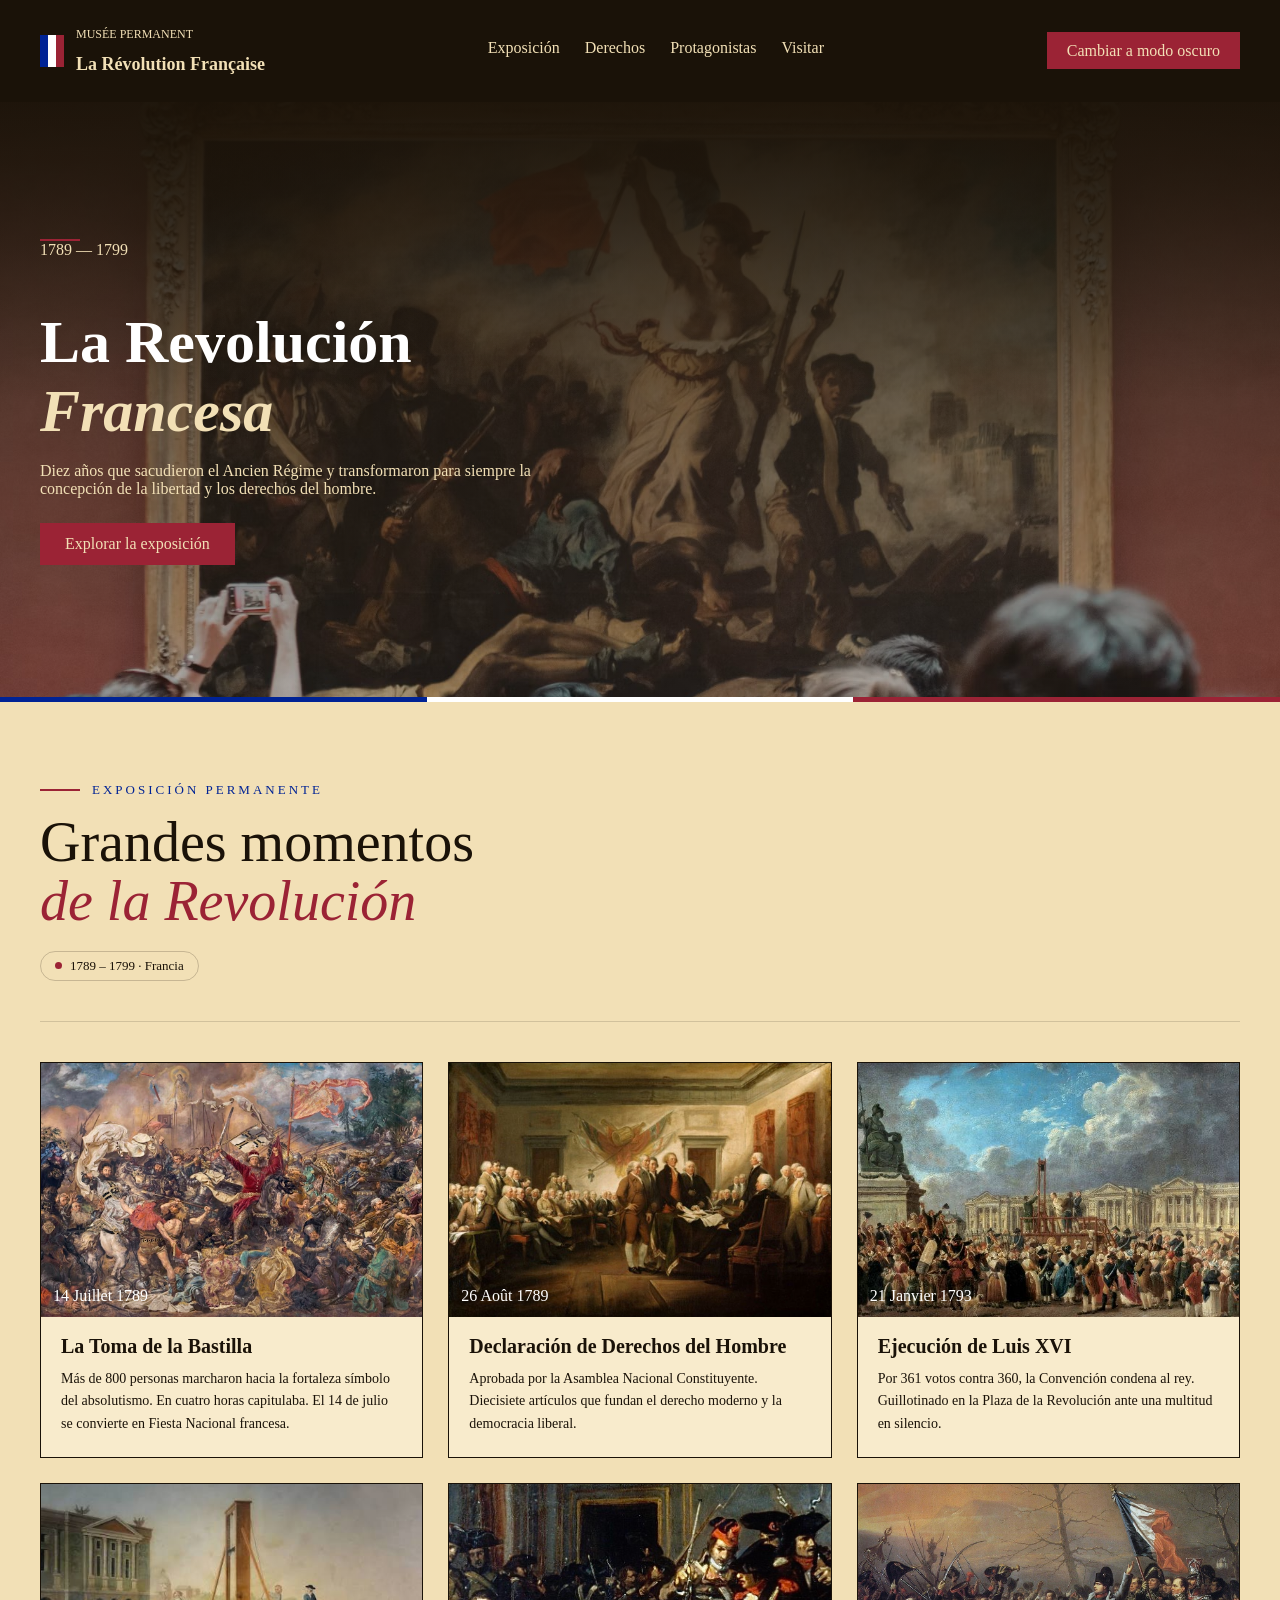
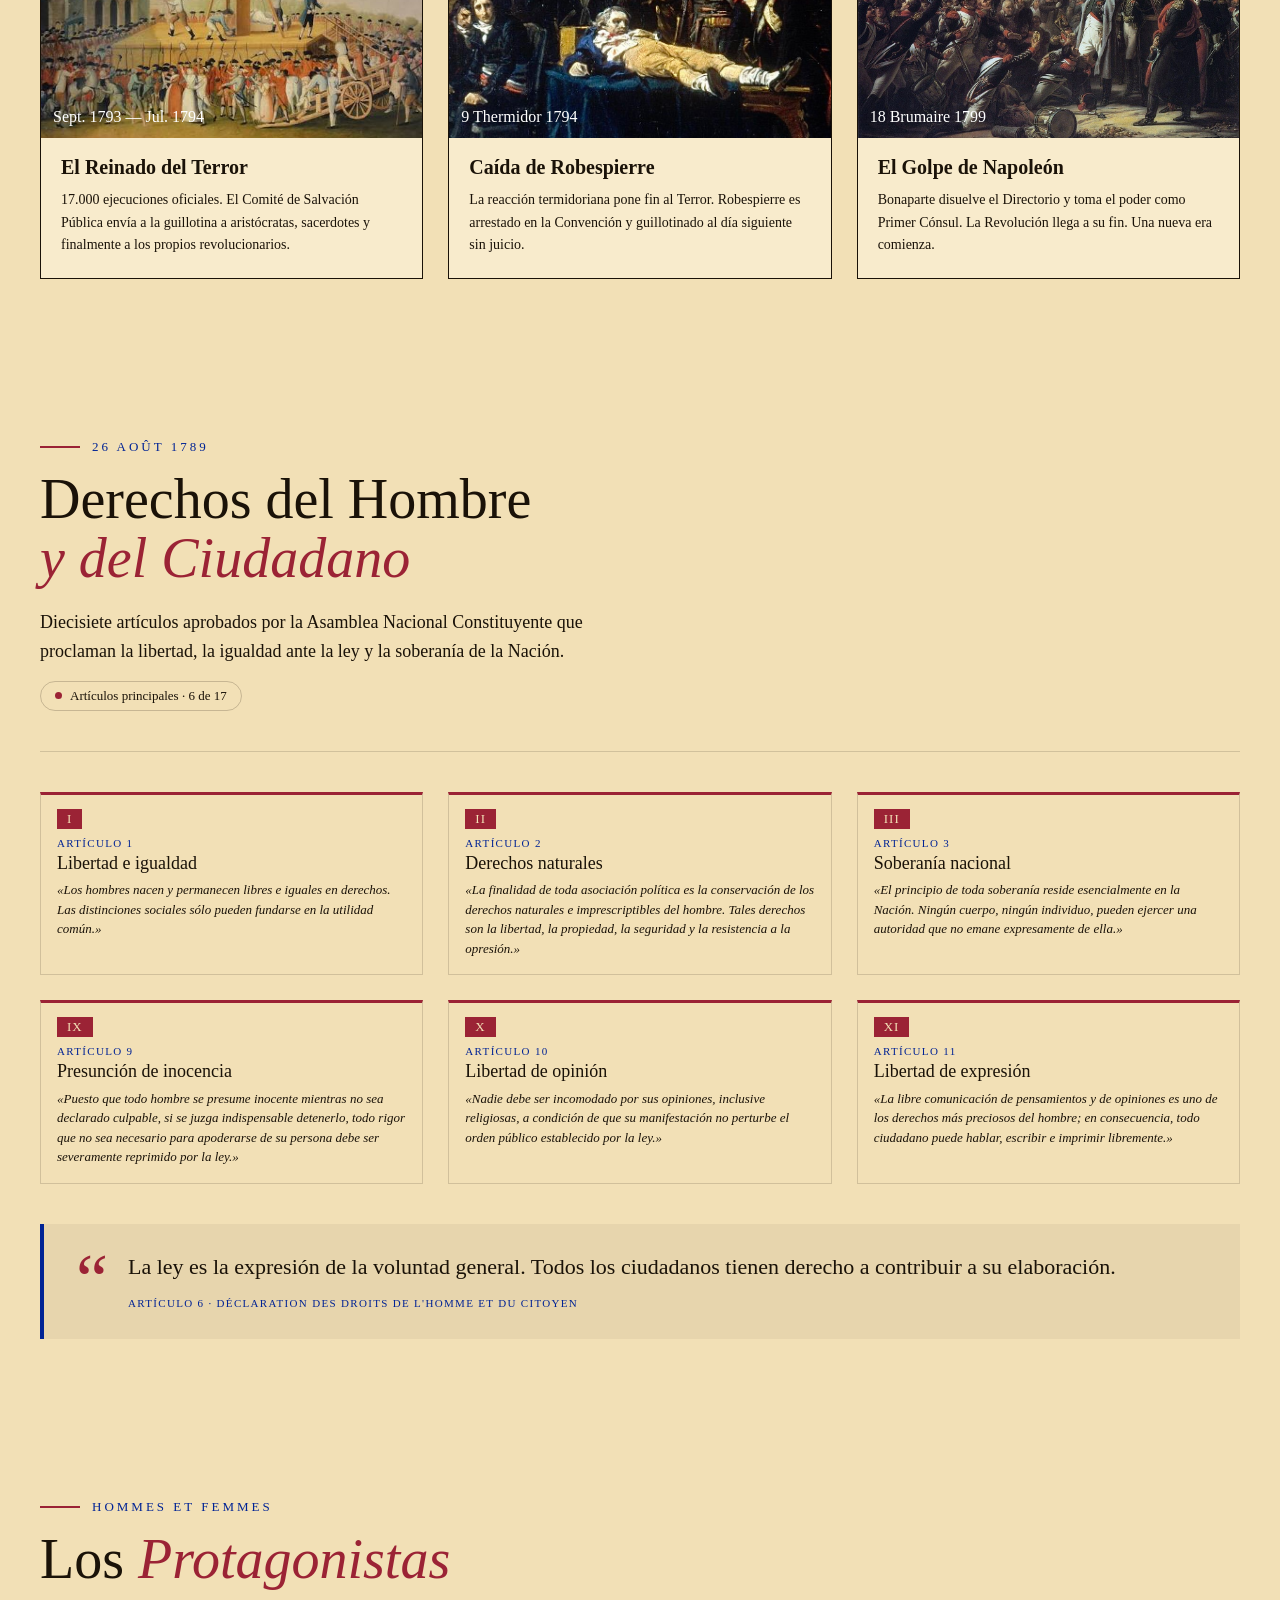
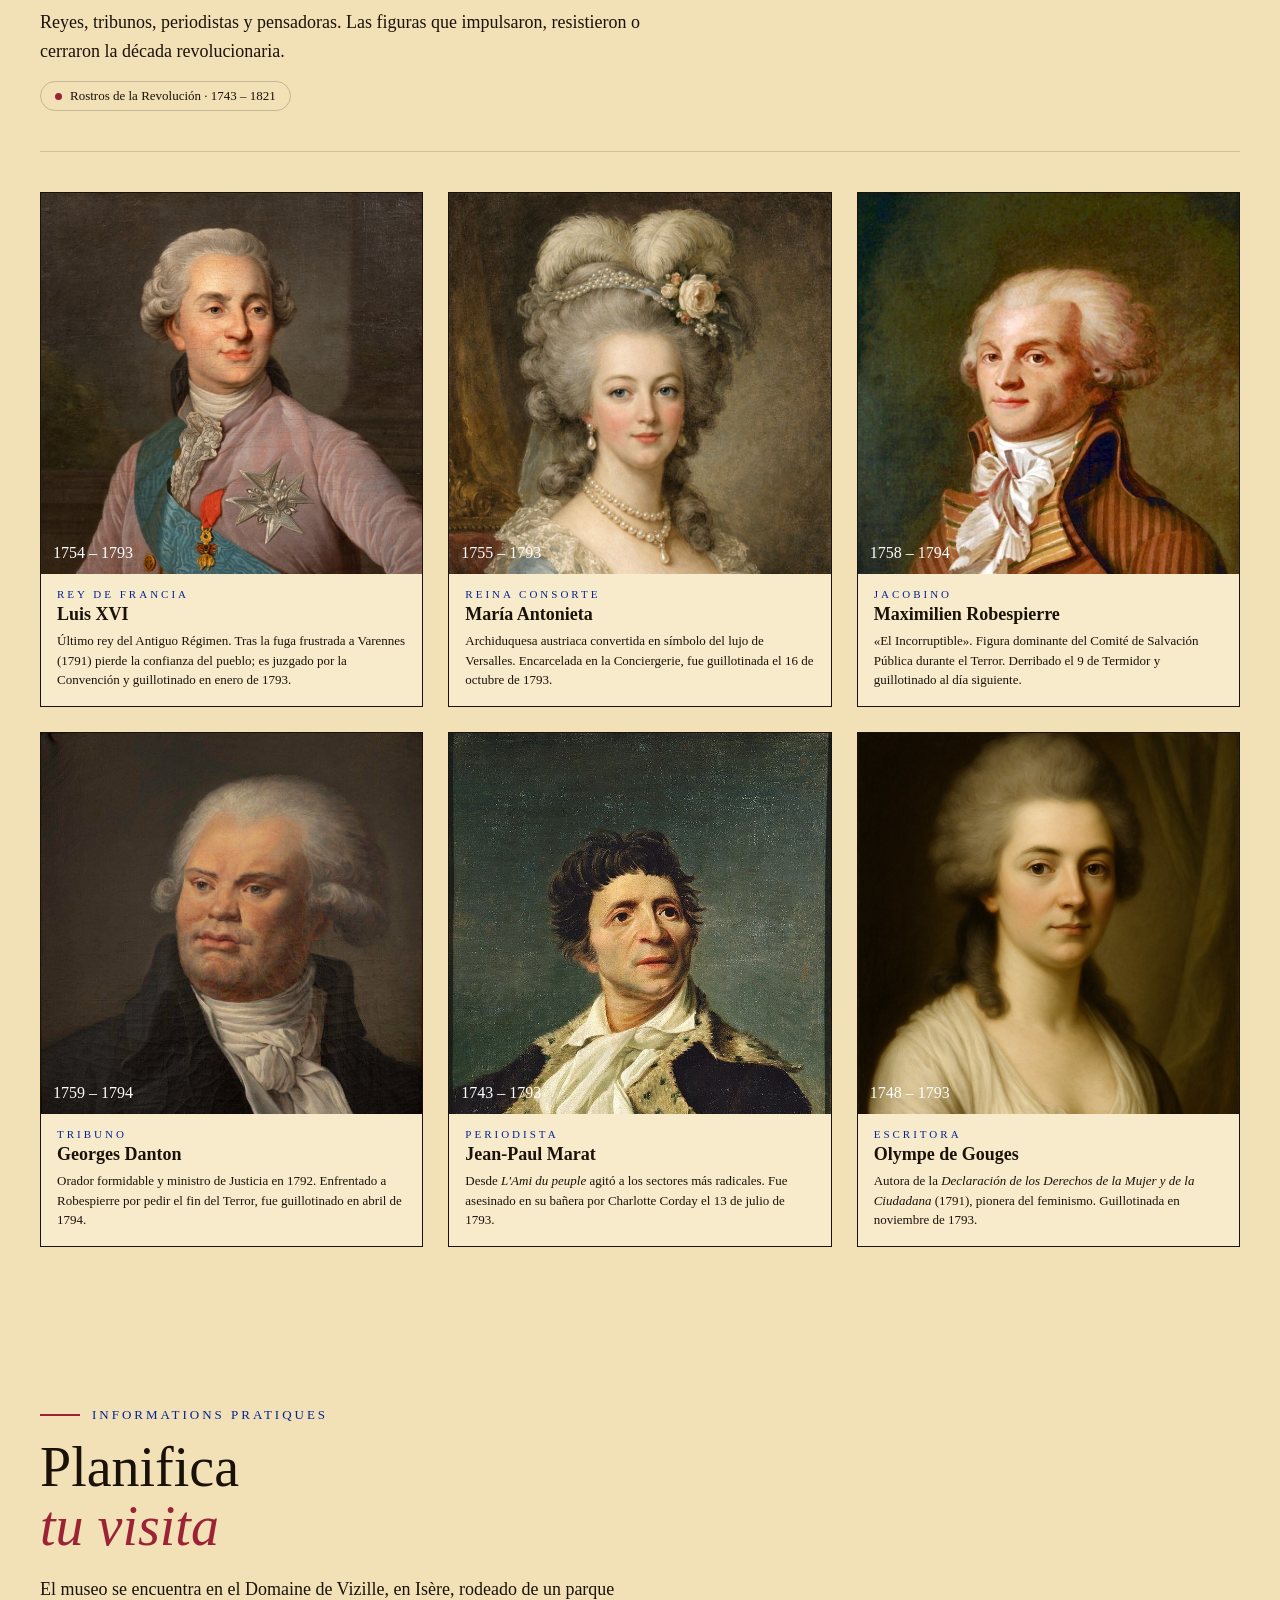
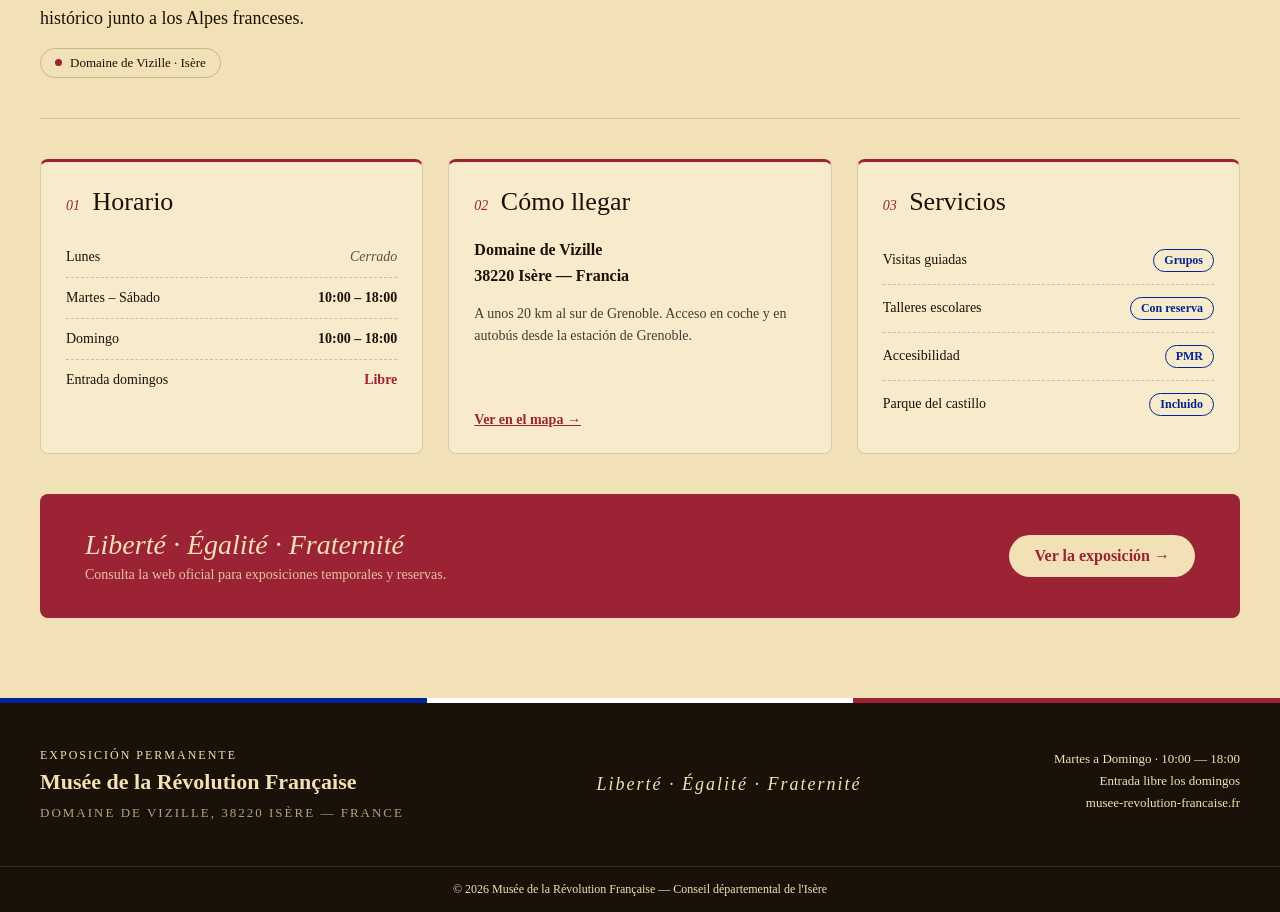
==== commit 0a8f9cd5: "aa" ====
--- a/HTML/index.html
+++ b/HTML/index.html
@@ -238,7 +238,7 @@
           <div class="section-head">
             <div>
               <div class="eyebrow-line"><div class="rule"></div><span class="eyebrow">Hommes et femmes</span></div>
-              <h2 class="section-title">Los<br><em>Protagonistas</em></h2>
+              <h2 class="section-title">Los <em>Protagonistas</em></h2>
             </div>
             <div>
               <p class="section-desc">Reyes, tribunos, periodistas y pensadoras. Las figuras que impulsaron, resistieron o cerraron la década revolucionaria.</p>
--- a/CSS/style.css
+++ b/CSS/style.css
@@ -243,7 +243,107 @@
   bottom: 12px;
   color: white;
 }
-
+/* ===== Artículos de la Declaración ===== */
+.article {
+  position: relative;
+  padding: 14px 16px 16px;
+  background: #F2E0B6;
+  border: 1px solid rgba(26, 18, 8, 0.15);
+  border-top: 3px solid #9B2335;
+  color: #1A1208;
+}
+
+/* Número romano (equivale al .card-tag) */
+.article-num {
+  display: inline-block;
+  margin-bottom: 8px;
+  padding: 2px 10px;
+  background: #9B2335;
+  color: #F2E0B6;
+  font-size: 13px;
+  letter-spacing: 0.08em;
+}
+
+/* "Artículo 1" = eyebrow */
+.article h3 {
+  display: block;
+  margin: 0 0 4px;
+  font-size: 11px;
+  font-weight: normal;
+  letter-spacing: 0.12em;
+  text-transform: uppercase;
+  color: #002395;
+}
+
+/* Título del artículo */
+.article h4 {
+  margin: 0 0 6px;
+  font-size: 18px;
+  font-weight: normal;
+  line-height: 1.2;
+}
+
+/* Texto del artículo */
+.article p {
+  margin: 0;
+  font-size: 13px;
+  line-height: 1.5;
+  font-style: italic;
+}
+
+/* ===== Cita final ===== */
+.quote {
+  display: flex;
+  align-items: flex-start;
+  gap: 20px;
+  margin-top: 40px;
+  padding: 28px 32px;
+  border-left: 4px solid #002395;
+  background: rgba(26, 18, 8, 0.05);
+}
+.quote-mark {
+  font-size: 72px;
+  line-height: 0.8;
+  color: #9B2335;
+}
+.quote blockquote {
+  margin: 0 0 10px;
+  font-size: 22px;
+  line-height: 1.4;
+}
+.quote cite {
+  font-size: 11px;
+  font-style: normal;
+  letter-spacing: 0.12em;
+  text-transform: uppercase;
+  color: #002395;
+}
+
+/*  derechos del hombre y del ciudadano  */
+.section-head {
+  display: grid;
+  gap: 20px;
+  padding-bottom: 40px;
+  margin-bottom: 40px;
+  border-bottom: 1px solid rgba(26, 18, 8, 0.15);
+}
+.section-head .eyebrow-line {
+  display: flex;
+  align-items: center;
+  gap: 12px;
+}
+.section-title {
+  margin: 15px 0 0;
+  font-size: 56px;
+  font-weight: normal;
+  line-height: 1.05;
+}
+.section-desc {
+  max-width: 620px;
+  margin: 0 0 15px;
+  font-size: 18px;
+  line-height: 1.6;
+}
 /*Tarjetas de retrato (galería de protagonistas)*/
 /*Reutilizan .card y solo ajustan tamaños: foto cuadrada y texto más compacto*/
 .card-retrato .card-img {
@@ -425,20 +525,6 @@
   border-radius: 999px;
 }
 
-/*Móvil: todas las rejillas pasan a una sola columna*/
-@media (max-width: 768px) {
-  .grid,
-  .visit-cta {
-    grid-template-columns: 1fr;
-  }
-  .section-title {
-    font-size: 42px;
-  }
-  .visit-cta {
-    padding: 30px 25px;
-  }
-}
-
 /*Footer*/
 footer {
   background-color: #1A1208;
@@ -534,3 +620,51 @@
 .btn-tema::after {
   content: "Cambiar a modo oscuro";
 }
+
+
+/*RESPONSIVE (al final para que gane a las reglas anteriores)*/
+/*Monitor (más de 1024px): 3 columnas, el diseño base*/
+
+/*Tablet / pantalla pequeña: grids de 2 en 2 y pestañas en una segunda fila*/
+@media (max-width: 1024px) {
+  .grid {
+    grid-template-columns: repeat(2, 1fr);
+  }
+  .header-inner {
+    flex-wrap: wrap;
+    row-gap: 12px;
+  }
+  .tabs {
+    order: 3;   /*pasa detrás del botón: logo y botón arriba, pestañas abajo*/
+    width: 100%;
+    justify-content: center;
+  }
+}
+
+/*Móvil: grids de 1 en 1 y cabecera más compacta*/
+@media (max-width: 640px) {
+  .grid,
+  .visit-cta {
+    grid-template-columns: 1fr;
+  }
+  .header-inner,
+  .container {
+    padding-left: 20px;
+    padding-right: 20px;
+  }
+  .tabs {
+    flex-wrap: wrap;
+    gap: 8px 18px;
+    font-size: 14px;
+  }
+  .btn-tema {
+    padding: 8px 12px;
+    font-size: 13px;
+  }
+  .section-title {
+    font-size: 42px;
+  }
+  .visit-cta {
+    padding: 30px 25px;
+  }
+}
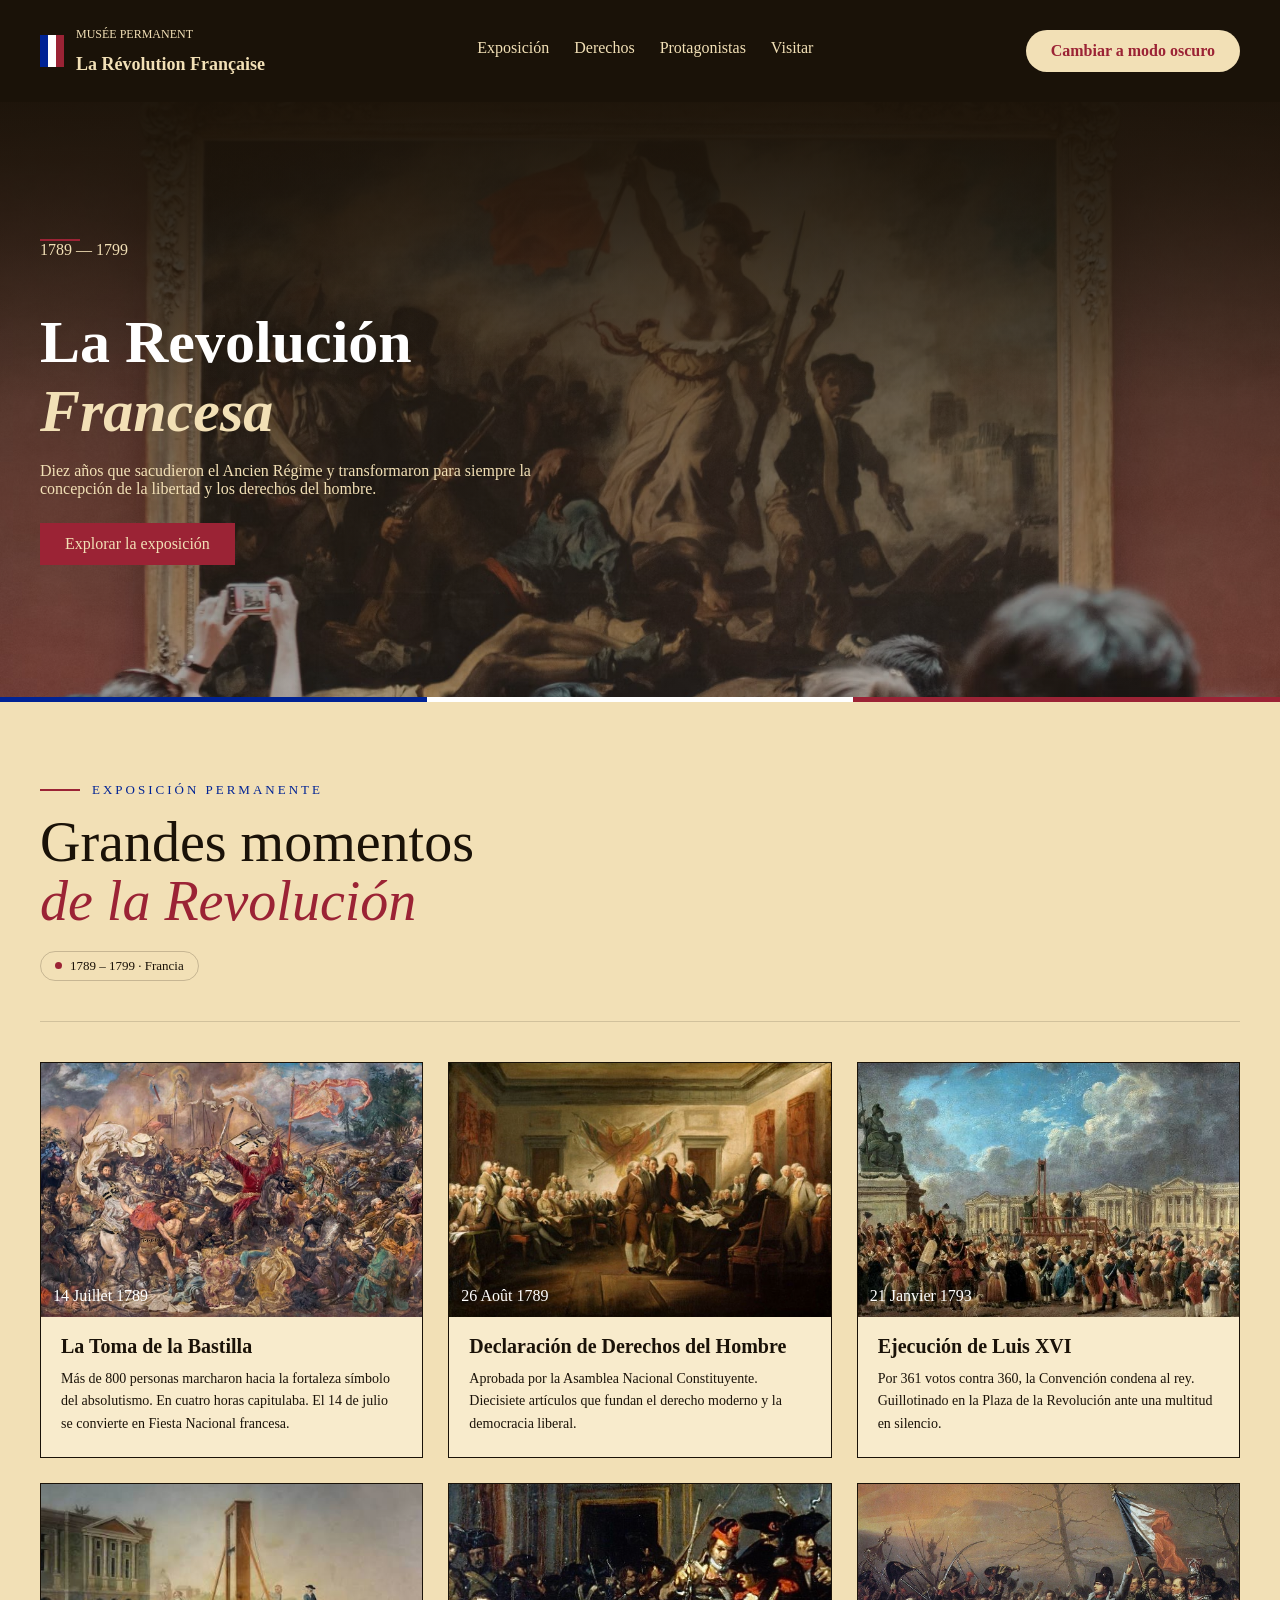
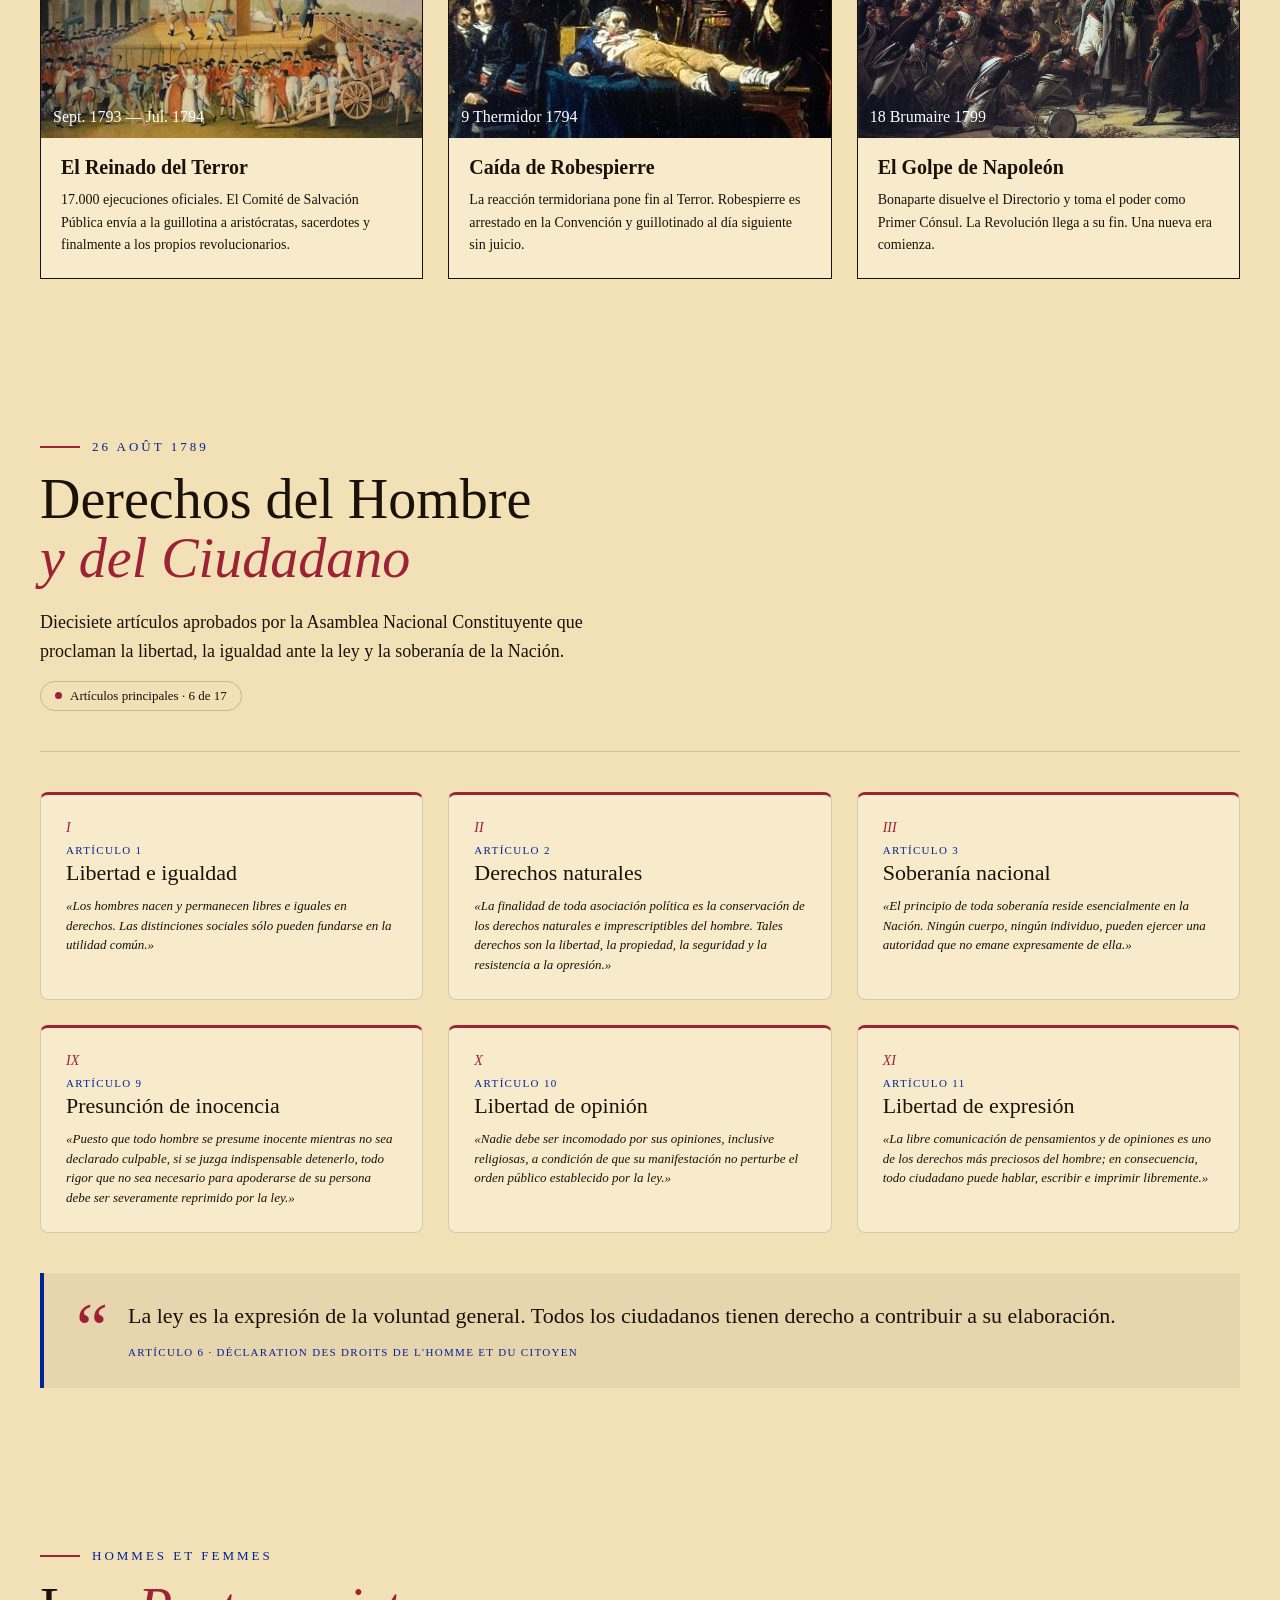
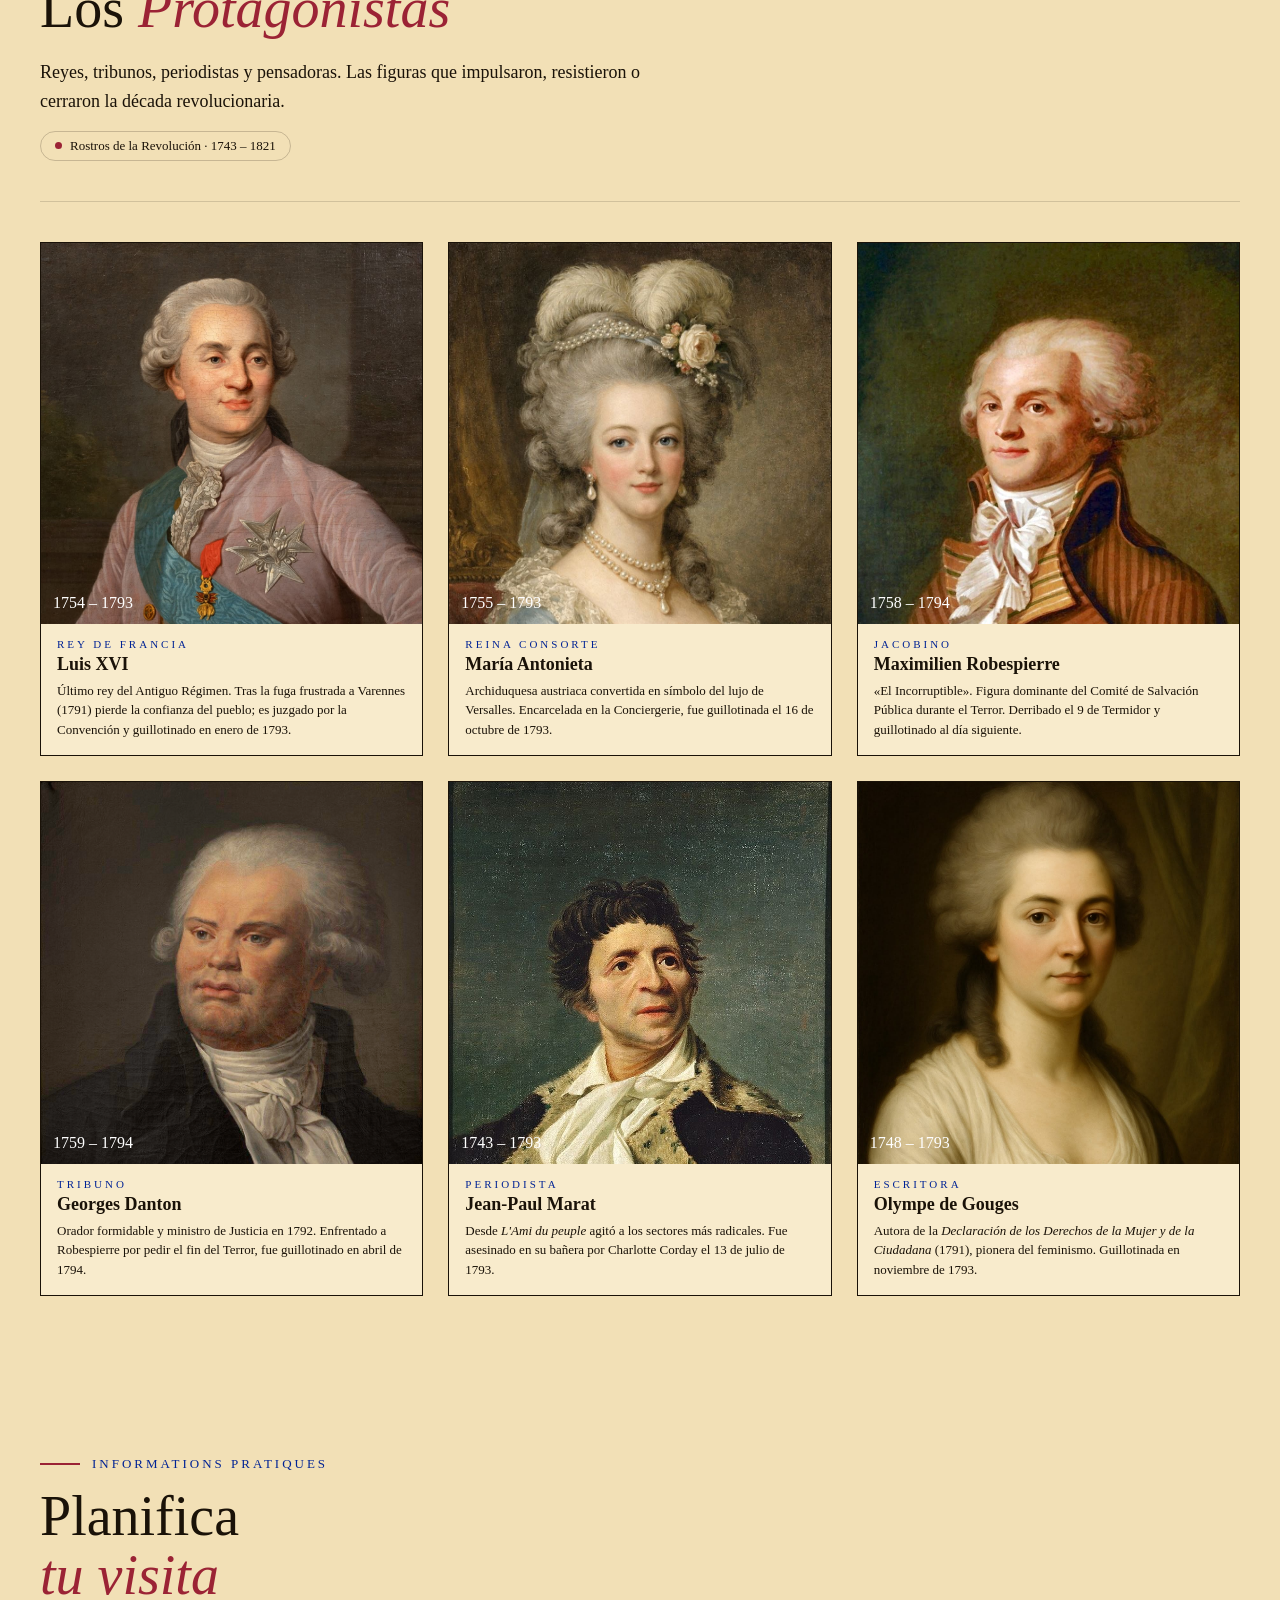
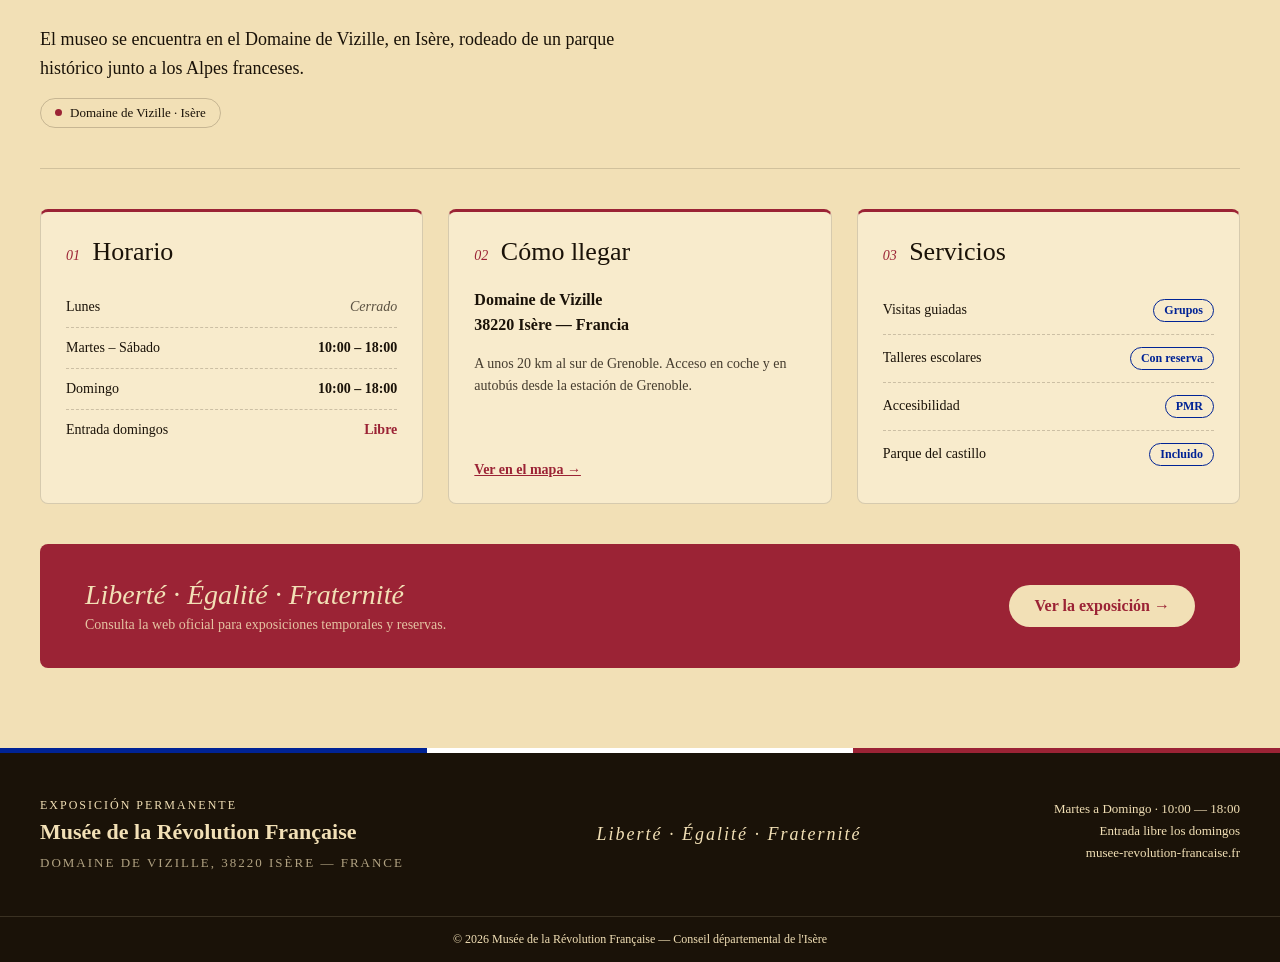
==== commit c01fb9f2: "Depuración HTML" ====
--- a/HTML/index.html
+++ b/HTML/index.html
@@ -8,10 +8,10 @@
   <link rel="stylesheet" href="/CSS/dark.css">
 </head>
 <body>
-  <!-- HEADER -->
+  <!-- Cabecera: logo, pestañas y botón de tema -->
   <header>
     <div class="header-inner">
-      <a href="#exposicion" class="logo" data-tab="exposicion">
+      <a href="#exposicion" class="logo">
         <div class="tricolor-bar">
           <span class="az"></span>
           <span class="bl"></span>
@@ -24,12 +24,14 @@
       </a>
 
       <nav class="tabs" role="tablist" aria-label="Secciones del museo">
-        <a class="tab" role="tab" href="#exposicion"    id="tab-exposicion"    data-tab="exposicion"    aria-controls="exposicion"    aria-selected="true">Exposición</a>
-        <a class="tab" role="tab" href="#derechos"      id="tab-derechos"      data-tab="derechos"      aria-controls="derechos"      aria-selected="false">Derechos</a>
-        <a class="tab" role="tab" href="#protagonistas" id="tab-protagonistas" data-tab="protagonistas" aria-controls="protagonistas" aria-selected="false">Protagonistas</a>
-        <a class="tab" role="tab" href="#visitar"       id="tab-visitar"       data-tab="visitar"       aria-controls="visitar"       aria-selected="false">Visitar</a>
+        <a class="tab" role="tab" href="#exposicion" id="tab-exposicion" aria-controls="exposicion" aria-selected="true">Exposición</a>
+        <a class="tab" role="tab" href="#derechos" id="tab-derechos" aria-controls="derechos" aria-selected="false">Derechos</a>
+        <a class="tab" role="tab" href="#protagonistas" id="tab-protagonistas" aria-controls="protagonistas" aria-selected="false">Protagonistas</a>
+        <a class="tab" role="tab" href="#visitar" id="tab-visitar" aria-controls="visitar" aria-selected="false">Visitar</a>
       </nav>
 
+      <!-- El botón de tema funciona sin JavaScript: el checkbox está escondido y recuerda si está activado,
+           y lo que se ve y se pulsa es el label. dark.css se fija en ese checkbox para cambiar los colores -->
       <div class="header-acciones">
         <input type="checkbox" id="modo-oscuro" class="toggle-input" aria-label="Modo oscuro">
         <label for="modo-oscuro" class="btn-tema"></label>
@@ -39,8 +41,8 @@
 
   <main>
 
-    <!-- PESTAÑA 1 · EXPOSICIÓN -->
-    <section class="panel" id="exposicion" role="tabpanel" aria-labelledby="tab-exposicion">
+    <!-- 1 · Exposición: el hero y los grandes momentos -->
+    <section id="exposicion" role="tabpanel" aria-labelledby="tab-exposicion">
 
       <div class="hero">
         <img class="hero-img"
@@ -48,15 +50,16 @@
           alt="La Liberté guidant le peuple — Delacroix, 1830. Louvre, París" />
         <div class="hero-overlay-h"></div>
         <div class="hero-overlay-v"></div>
-        <!-- Franja tricolor que separa el hero de las tarjetas -->
+        <!-- La franja tricolor que separa el hero del resto -->
         <div class="hero-tricolor"><span class="az"></span><span class="bl"></span><span class="ro"></span></div>
         <div class="hero-contenido">
           <div class="hero-text">
             <div class="eyebrow-line">
               <div class="rule"></div>
-              <span >1789 — 1799</span>
-            </div>
-            <h2 class="hero-title"><a style="color: white;">La Revolución</a><br><em><a style="color: white;"></a>Francesa</em></h2>
+              <span>1789 — 1799</span>
+            </div>
+            <!-- El estilo en línea que pide el enunciado: gana a style.css y deja "La Revolución" en blanco -->
+            <h2 class="hero-title"><span style="color: white;">La Revolución</span><br><em>Francesa</em></h2>
             <p class="hero-desc">
               Diez años que sacudieron el Ancien Régime y transformaron para siempre la concepción de la libertad y los derechos del hombre.
             </p>
@@ -67,6 +70,8 @@
 
       <div class="grid-section" id="cards">
         <div class="container">
+
+          <!-- Título del apartado -->
           <div class="section-head">
             <div>
               <div class="eyebrow-line"><div class="rule"></div><span class="eyebrow">Exposición permanente</span></div>
@@ -77,13 +82,13 @@
             </div>
           </div>
 
+          <!-- Tarjetas con foto. Las fechas llevan el color en línea, así que siguen blancas en modo oscuro -->
           <div class="grid">
 
             <a class="card" href="#">
               <div class="card-img">
                 <img src="/Image/GrandesMomentos.jpg" alt="Toma de la Bastilla" />
-                <div class="card-fade"></div>
-                <div class="card-tag"><span  style="color: white;">14 Juillet 1789</span></div>
+                <div class="card-tag"><span style="color: white;">14 Juillet 1789</span></div>
               </div>
               <div class="card-body">
                 <h3>La Toma de la Bastilla</h3>
@@ -91,11 +96,10 @@
               </div>
             </a>
 
-            <a class="card" href="#derechos" data-tab="derechos">
+            <a class="card" href="#derechos">
               <div class="card-img">
                 <img src="/Image/DerechosdelHombre.jpg" alt="Declaración de Derechos del Hombre" />
-                <div class="card-fade"></div>
-                <div class="card-tag"><span  style="color: white;">26 Août 1789</span></div>
+                <div class="card-tag"><span style="color: white;">26 Août 1789</span></div>
               </div>
               <div class="card-body">
                 <h3>Declaración de Derechos del Hombre</h3>
@@ -106,8 +110,7 @@
             <a class="card" href="#">
               <div class="card-img">
                 <img src="/Image/Ejecución.jpg" alt="Ejecución de Luis XVI" />
-                <div class="card-fade"></div>
-                <div class="card-tag"><span  style="color: white;">21 Janvier 1793</span></div>
+                <div class="card-tag"><span style="color: white;">21 Janvier 1793</span></div>
               </div>
               <div class="card-body">
                 <h3>Ejecución de Luis XVI</h3>
@@ -118,8 +121,7 @@
             <a class="card" href="#">
               <div class="card-img">
                 <img src="/Image/reino.jpg" alt="El Reinado del Terror" />
-                <div class="card-fade"></div>
-                <div class="card-tag"><span  style="color: white;">Sept. 1793 — Jul. 1794</span></div>
+                <div class="card-tag"><span style="color: white;">Sept. 1793 — Jul. 1794</span></div>
               </div>
               <div class="card-body">
                 <h3>El Reinado del Terror</h3>
@@ -127,11 +129,10 @@
               </div>
             </a>
 
-            <a class="card" href="#protagonistas" data-tab="protagonistas">
+            <a class="card" href="#protagonistas">
               <div class="card-img">
                 <img src="/Image/CaídaRobespierre.JPG" alt="Caída de Robespierre" />
-                <div class="card-fade"></div>
-                <div class="card-tag"><span  style="color: white;">9 Thermidor 1794</span></div>
+                <div class="card-tag"><span style="color: white;">9 Thermidor 1794</span></div>
               </div>
               <div class="card-body">
                 <h3>Caída de Robespierre</h3>
@@ -142,8 +143,7 @@
             <a class="card" href="#">
               <div class="card-img">
                 <img src="/Image/GolpeDeNapoleon.jpg" alt="El Golpe de Napoleón" />
-                <div class="card-fade"></div>
-                <div class="card-tag"><span  style="color: white;">18 Brumaire 1799</span></div>
+                <div class="card-tag"><span style="color: white;">18 Brumaire 1799</span></div>
               </div>
               <div class="card-body">
                 <h3>El Golpe de Napoleón</h3>
@@ -157,11 +157,12 @@
     </section>
 
 
-    <!-- PESTAÑA 2 · DERECHOS -->
-    <section class="panel" id="derechos" role="tabpanel" aria-labelledby="tab-derechos">
+    <!-- 2 · Derechos del Hombre y del Ciudadano -->
+    <section id="derechos" role="tabpanel" aria-labelledby="tab-derechos">
       <div class="grid-section">
         <div class="container">
 
+          <!-- Título del apartado -->
           <div class="section-head">
             <div>
               <div class="eyebrow-line"><div class="rule"></div><span class="eyebrow">26 Août 1789</span></div>
@@ -173,6 +174,7 @@
             </div>
           </div>
 
+          <!-- Un artículo por tarjeta, con el mismo diseño que las de Visitar -->
           <div class="grid">
             <article class="article">
               <span class="article-num">I</span>
@@ -217,6 +219,7 @@
             </article>
           </div>
 
+          <!-- La cita del artículo 6 para cerrar -->
           <div class="quote">
             <span class="quote-mark">“</span>
             <div>
@@ -229,12 +232,12 @@
     </section>
 
 
-    <!-- PESTAÑA 3 · PROTAGONISTAS -->
-    <section class="panel" id="protagonistas" role="tabpanel" aria-labelledby="tab-protagonistas">
+    <!-- 3 · Protagonistas -->
+    <section id="protagonistas" role="tabpanel" aria-labelledby="tab-protagonistas">
       <div class="grid-section">
         <div class="container">
 
-          <!-- Cabecera: título | descripción (mismo diseño que "Planifica tu visita") -->
+          <!-- Título del apartado -->
           <div class="section-head">
             <div>
               <div class="eyebrow-line"><div class="rule"></div><span class="eyebrow">Hommes et femmes</span></div>
@@ -246,8 +249,8 @@
             </div>
           </div>
 
+          <!-- Los retratos usan la misma tarjeta que los grandes momentos, más la clase card-retrato -->
           <div class="grid">
-            <!-- Tarjetas de protagonistas: misma estructura que "Grandes momentos" + clase card-retrato -->
             <article class="card card-retrato">
               <div class="card-img">
                 <img src="/Image/LuisXVI.jpg" alt="Retrato de Luis XVI" />
@@ -325,12 +328,12 @@
     </section>
 
 
-    <!-- PESTAÑA 4 · VISITAR -->
-    <section class="panel" id="visitar" role="tabpanel" aria-labelledby="tab-visitar">
+    <!-- 4 · Planifica tu visita -->
+    <section id="visitar" role="tabpanel" aria-labelledby="tab-visitar">
       <div class="grid-section">
         <div class="container">
 
-          <!-- GRID 1 · Cabecera: título | descripción -->
+          <!-- Título del apartado -->
           <div class="section-head">
             <div>
               <div class="eyebrow-line"><div class="rule"></div><span class="eyebrow">Informations pratiques</span></div>
@@ -342,7 +345,7 @@
             </div>
           </div>
 
-          <!-- GRID 2 · Tres tarjetas de información -->
+          <!-- Horario, cómo llegar y servicios -->
           <div class="grid visit-grid">
             <article class="info">
               <h3><span class="info-num">01</span> Horario</h3>
@@ -372,13 +375,13 @@
             </article>
           </div>
 
-          <!-- GRID 3 · Llamada a la acción: texto | botón -->
+          <!-- El bloque burdeos de Liberté con el botón para volver a la exposición -->
           <div class="visit-cta">
             <div>
               <h3>Liberté · Égalité · Fraternité</h3>
               <p>Consulta la web oficial para exposiciones temporales y reservas.</p>
             </div>
-            <a href="#exposicion" class="btn-cta" data-tab="exposicion">Ver la exposición →</a>
+            <a href="#exposicion" class="btn-cta">Ver la exposición →</a>
           </div>
 
         </div>
@@ -387,7 +390,7 @@
 
   </main>
 
-  <!-- FOOTER -->
+  <!-- Pie de página -->
   <footer>
     <div class="footer-strip">
       <span class="az"></span><span class="bl"></span><span class="ro"></span>
@@ -402,7 +405,7 @@
       <div class="footer-info">
         <p>Martes a Domingo · 10:00 — 18:00</p>
         <p>Entrada libre los domingos</p>
-        <p class="site">musee-revolution-francaise.fr</p>
+        <p>musee-revolution-francaise.fr</p>
       </div>
     </div>
     <div class="footer-copy">
@@ -410,6 +413,5 @@
     </div>
   </footer>
 
-
 </body>
 </html>
--- a/CSS/style.css
+++ b/CSS/style.css
@@ -202,9 +202,10 @@
   gap: 25px;
 }
 
-/*Fondo de las tarjetas de los tres grids: pergamino algo más claro que el fondo #F2E0B6*/
+/*Fondo de las tarjetas de todos los grids: pergamino algo más claro que el fondo #F2E0B6*/
 .card,
-.info {
+.info,
+.article {
   background-color: #F8EBCC;
 }
 
@@ -244,29 +245,17 @@
   color: white;
 }
 /* ===== Artículos de la Declaración ===== */
-.article {
-  position: relative;
-  padding: 14px 16px 16px;
-  background: #F2E0B6;
-  border: 1px solid rgba(26, 18, 8, 0.15);
-  border-top: 3px solid #9B2335;
-  color: #1A1208;
-}
-
-/* Número romano (equivale al .card-tag) */
+/* La tarjeta (borde, franja burdeos, esquinas) la comparte con .info: ver "Pestaña Visitar" */
+
+/* Número romano: mismo estilo que los números 01/02/03 de Visitar */
 .article-num {
-  display: inline-block;
   margin-bottom: 8px;
-  padding: 2px 10px;
-  background: #9B2335;
-  color: #F2E0B6;
-  font-size: 13px;
-  letter-spacing: 0.08em;
+  font-size: 14px;
+  font-style: italic;
 }
 
 /* "Artículo 1" = eyebrow */
 .article h3 {
-  display: block;
   margin: 0 0 4px;
   font-size: 11px;
   font-weight: normal;
@@ -277,8 +266,8 @@
 
 /* Título del artículo */
 .article h4 {
-  margin: 0 0 6px;
-  font-size: 18px;
+  margin: 0 0 10px;
+  font-size: 22px;
   font-weight: normal;
   line-height: 1.2;
 }
@@ -318,31 +307,13 @@
   text-transform: uppercase;
   color: #002395;
 }
-
-/*  derechos del hombre y del ciudadano  */
-.section-head {
-  display: grid;
-  gap: 20px;
-  padding-bottom: 40px;
-  margin-bottom: 40px;
-  border-bottom: 1px solid rgba(26, 18, 8, 0.15);
-}
-.section-head .eyebrow-line {
-  display: flex;
-  align-items: center;
-  gap: 12px;
-}
-.section-title {
-  margin: 15px 0 0;
-  font-size: 56px;
-  font-weight: normal;
-  line-height: 1.05;
-}
-.section-desc {
-  max-width: 620px;
-  margin: 0 0 15px;
-  font-size: 18px;
-  line-height: 1.6;
+.article {
+  transition: transform 0.25s ease, box-shadow 0.25s ease;
+}
+
+.article:hover {
+  transform: translateY(-4px);
+  box-shadow: 0 8px 18px rgba(26, 18, 8, 0.15);
 }
 /*Tarjetas de retrato (galería de protagonistas)*/
 /*Reutilizan .card y solo ajustan tamaños: foto cuadrada y texto más compacto*/
@@ -413,8 +384,9 @@
   background-color: #9B2335;
 }
 
-/*Acentos rojos de la cabecera y de Visitar (un solo color para todos)*/
+/*Acentos burdeos de cabeceras, Derechos y Visitar (un solo color para todos)*/
 .section-title em,
+.article-num,
 .info-num,
 .destacado,
 .info-link {
@@ -426,7 +398,9 @@
 .visit-grid {
   margin-bottom: 40px;
 }
-.info {
+/*Tarjeta de texto: la comparten Visitar (.info) y Derechos (.article)*/
+.info,
+.article {
   display: flex;
   flex-direction: column;
   padding: 25px;
@@ -516,13 +490,22 @@
   font-size: 14px;
   opacity: 0.85;
 }
-.btn-cta {
+/*Botón píldora pergamino: lo comparten "Ver la exposición" y el botón de tema*/
+.btn-cta,
+.btn-tema {
+  display: inline-block;   /*transform no funciona en elementos en línea (a, label)*/
   padding: 12px 25px;
   background-color: #F2E0B6;
   color: #9B2335;
   text-decoration: none;
   font-weight: bold;
   border-radius: 999px;
+  transition: transform .2s;
+}
+/*Hover flotante, igual que las tarjetas de los grids*/
+.btn-cta:hover,
+.btn-tema:hover {
+  transform: translateY(-4px);
 }
 
 /*Footer*/
@@ -599,16 +582,10 @@
   pointer-events: none;
 }
 
+/*El aspecto lo comparte con .btn-cta (ver "Llamada a la acción")*/
 .btn-tema {
-  background-color: #9B2335;
-  color: #F2E0B6;
-  padding: 10px 20px;
   cursor: pointer;
   user-select: none;
-}
-
-.btn-tema:hover {
-  background-color: #7E1C2B;
 }
 
 /*Contorno al llegar con Tab: + selecciona el label que va justo después del input*/
@@ -623,10 +600,10 @@
 
 
 /*RESPONSIVE (al final para que gane a las reglas anteriores)*/
-/*Monitor (más de 1024px): 3 columnas, el diseño base*/
+/*Escritorio (más de 900px): 3 columnas, el diseño base*/
 
 /*Tablet / pantalla pequeña: grids de 2 en 2 y pestañas en una segunda fila*/
-@media (max-width: 1024px) {
+@media (max-width: 900px) {
   .grid {
     grid-template-columns: repeat(2, 1fr);
   }
--- a/CSS/dark.css
+++ b/CSS/dark.css
@@ -14,15 +14,18 @@
   color: #F2E0B6;
 }
 
-body:has(#modo-oscuro:checked) .eyebrow {
+body:has(#modo-oscuro:checked) .eyebrow,
+body:has(#modo-oscuro:checked) .article h3,
+body:has(#modo-oscuro:checked) .quote cite {
   color: #6C86E8;
 }
 
 
-/* Tarjetas de los tres grids (Grandes momentos, Protagonistas y Visitar) */
+/* Tarjetas de todos los grids */
 
 body:has(#modo-oscuro:checked) .card,
-body:has(#modo-oscuro:checked) .info {
+body:has(#modo-oscuro:checked) .info,
+body:has(#modo-oscuro:checked) .article {
   background-color: #2A1E10;
 }
 
@@ -48,9 +51,16 @@
   border-color: rgba(242, 224, 182, 0.2);
 }
 
-body:has(#modo-oscuro:checked) .info {
+body:has(#modo-oscuro:checked) .info,
+body:has(#modo-oscuro:checked) .article {
   border-color: rgba(242, 224, 182, 0.12);
   border-top-color: #9B2335;   /* border-color también pinta el borde superior: se recupera el burdeos */
+}
+
+/* Cita final de Derechos */
+body:has(#modo-oscuro:checked) .quote {
+  border-left-color: #6C86E8;
+  background-color: rgba(242, 224, 182, 0.05);
 }
 
 body:has(#modo-oscuro:checked) .badge {
